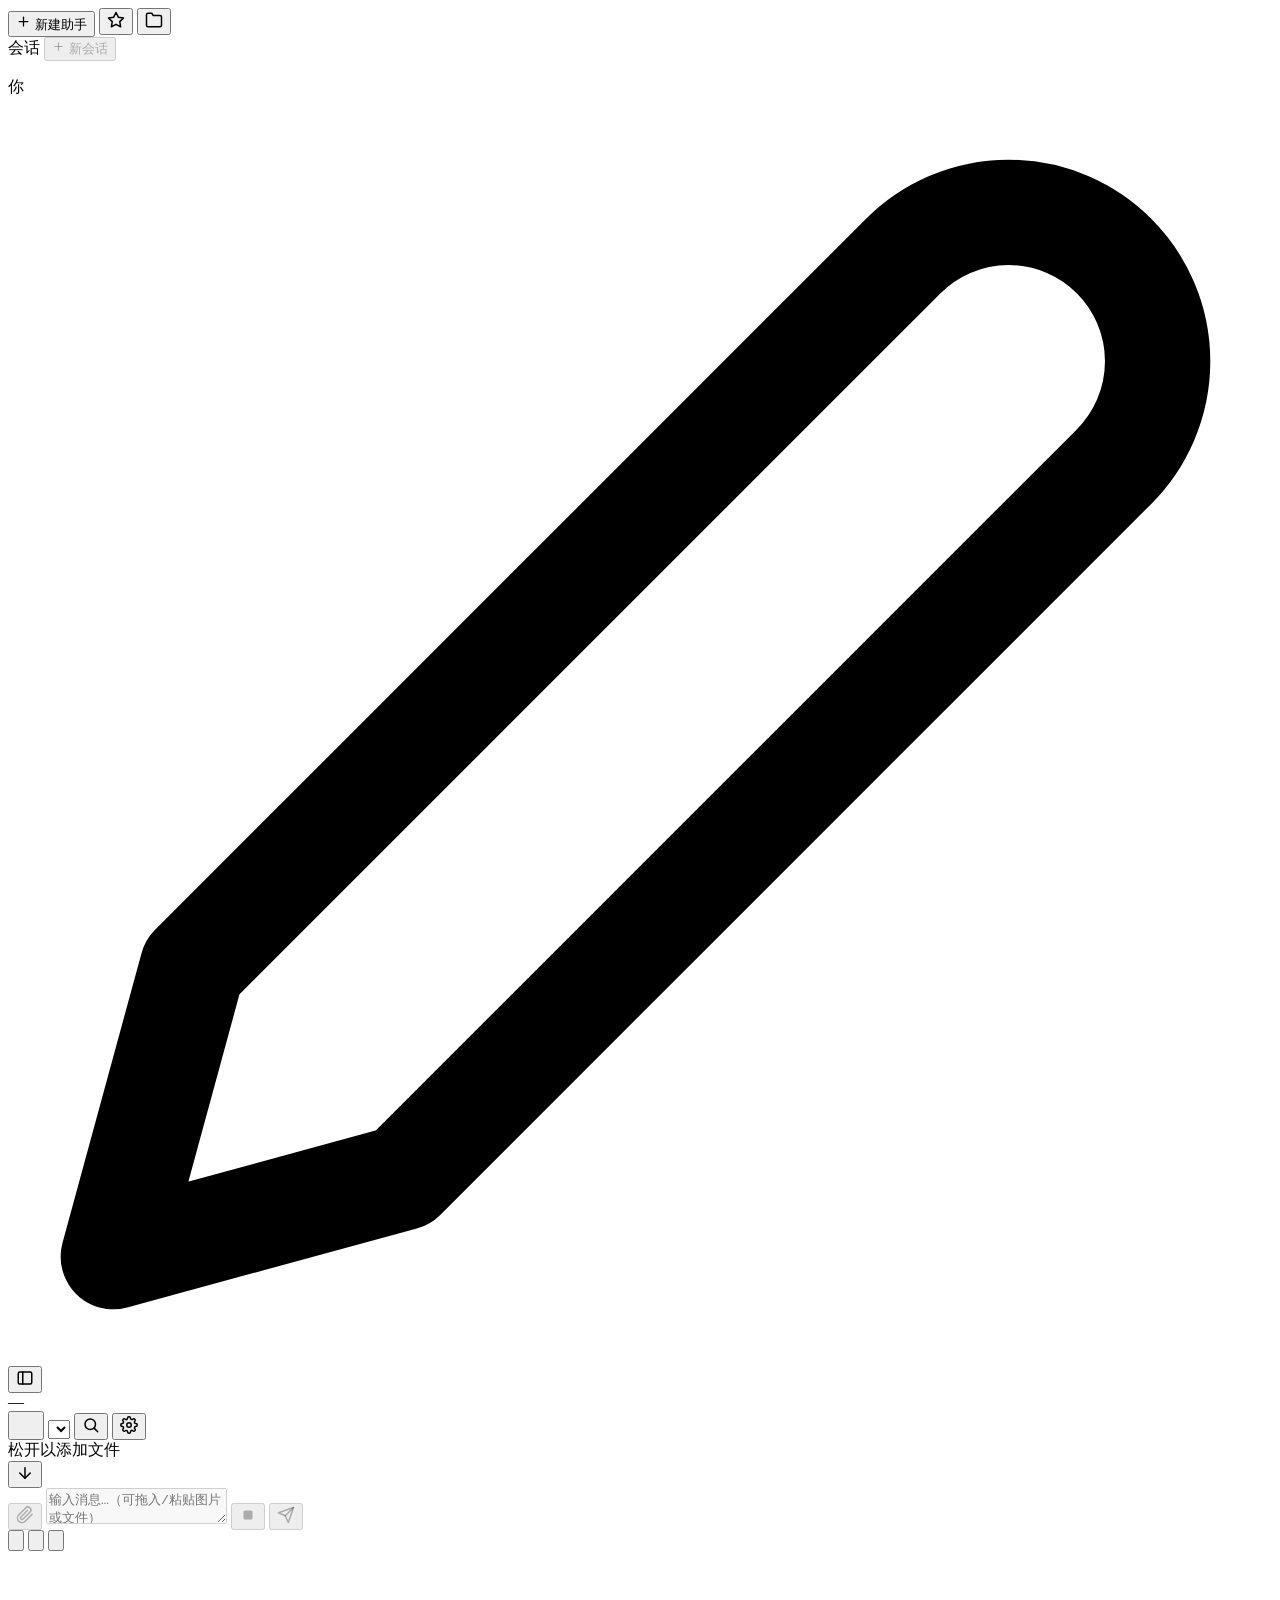
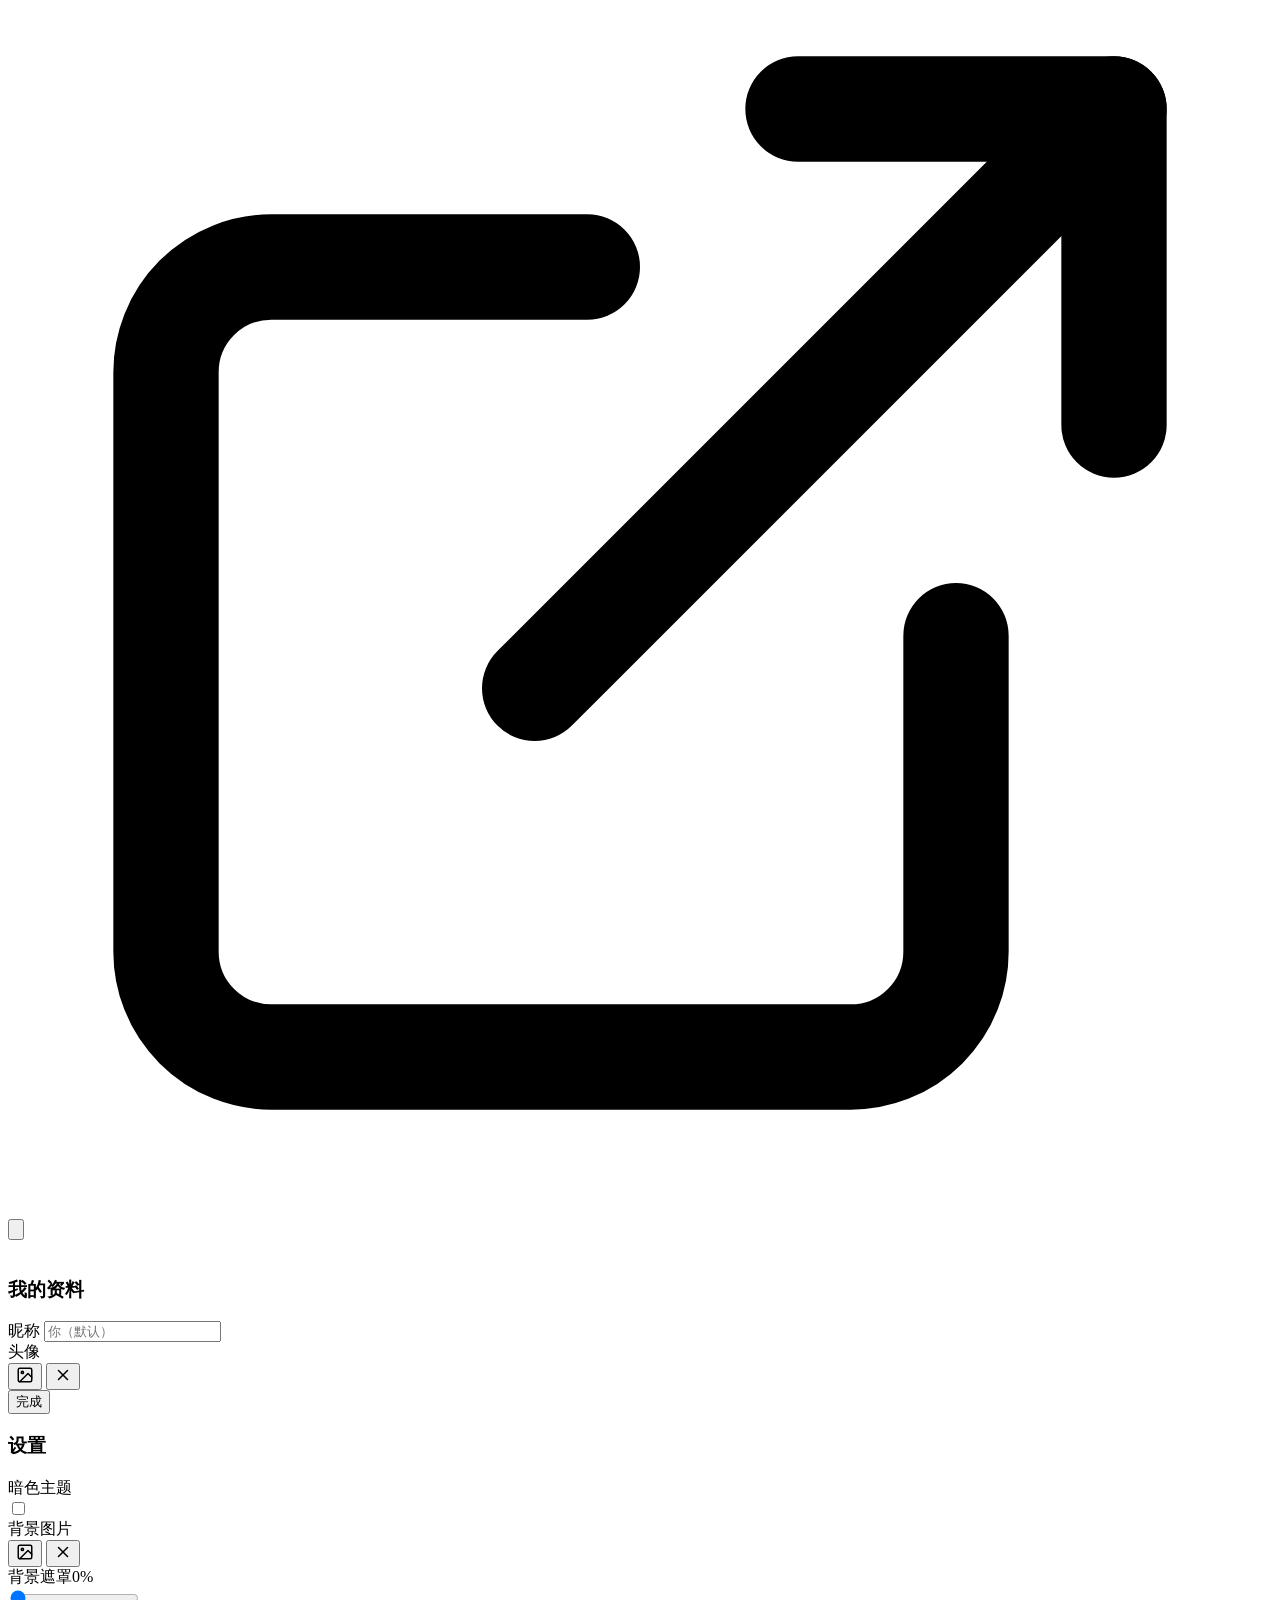
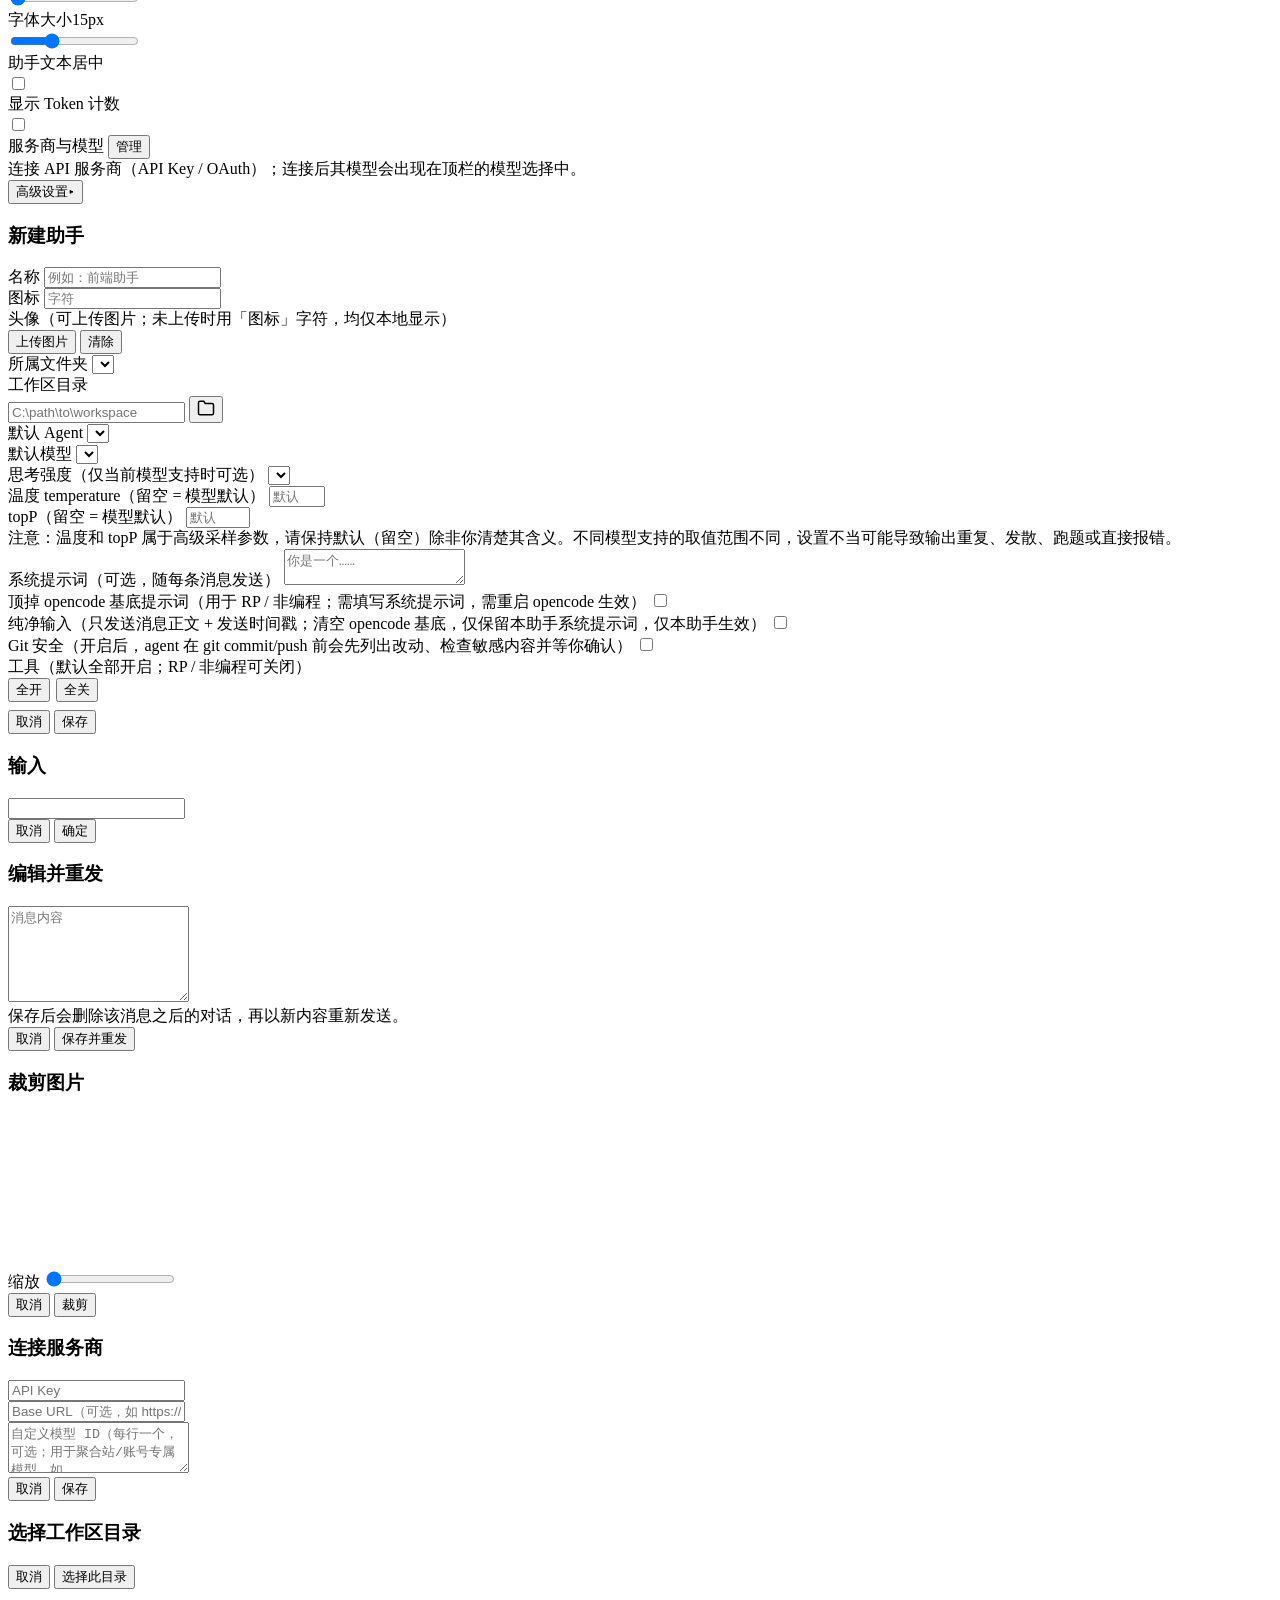
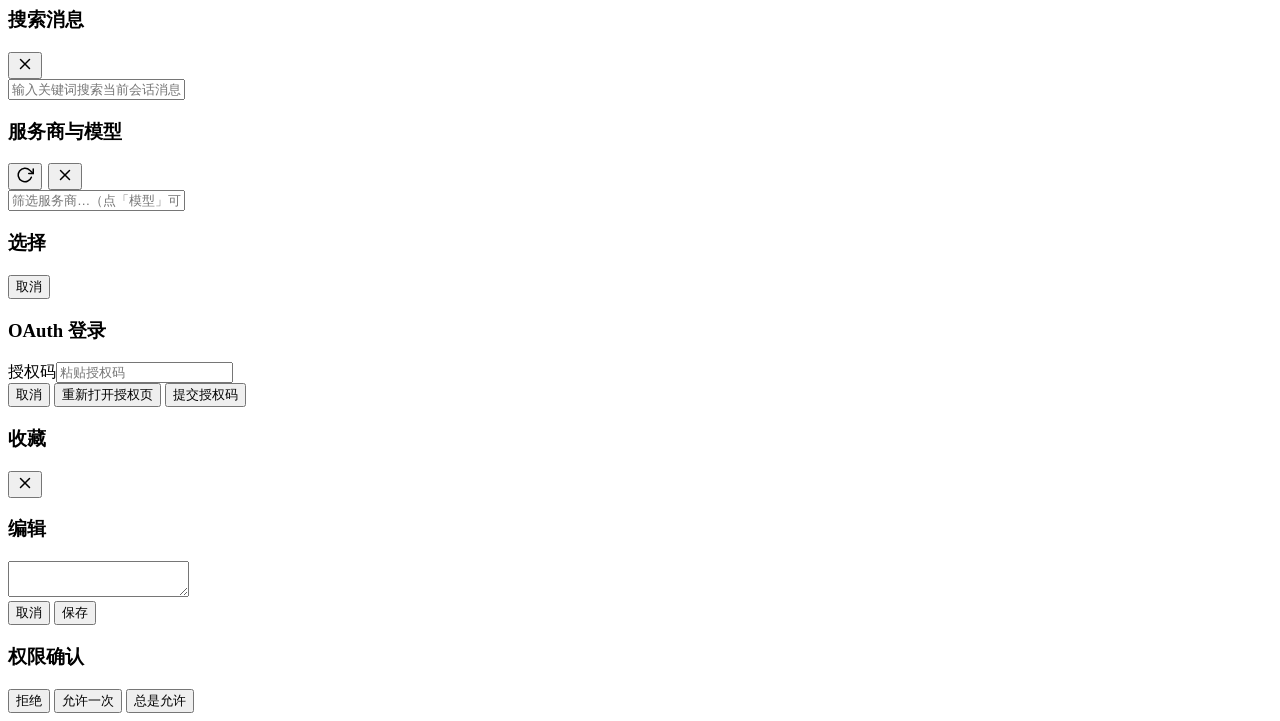
==== static/index.html @ d985b1bd "chore: 建立本地基线 v0.1.36（前端结构拆分） - 快照 v0.1.36 现状：Python 代理 + 多文件前端 + opencode 插件 - static/index.html 已拆" ====
<!DOCTYPE html>
<html lang="zh-CN">
<head>
<meta charset="UTF-8">
<meta name="viewport" content="width=device-width, initial-scale=1.0">
<title>opencode chat</title>
<link rel="icon" type="image/svg+xml" href="/icon.svg">
<link rel="icon" type="image/png" sizes="32x32" href="/favicon-32.png">
<link rel="icon" type="image/png" sizes="16x16" href="/favicon-16.png">
<link rel="alternate icon" href="/favicon.ico">
<link rel="apple-touch-icon" href="/apple-touch-icon.png">
<link rel="manifest" href="/manifest.webmanifest">
<meta name="theme-color" content="#10a37f">
<link rel="stylesheet" href="/css/app.css">
</head>
<body>
<div id="bgLayer"></div>
<div id="bgOverlay"></div>
<div id="app">
  <aside class="sidebar">
    <div class="sidebar-header">
      <button class="new-btn" id="newAssistant">
        <svg viewBox="0 0 24 24" width="15" height="15" fill="none" stroke="currentColor" stroke-width="2" stroke-linecap="round"><line x1="12" y1="5" x2="12" y2="19"/><line x1="5" y1="12" x2="19" y2="12"/></svg>
        新建助手
      </button>
      <button class="icon-btn" id="favBtn" title="收藏">
        <svg viewBox="0 0 24 24" width="18" height="18" fill="none" stroke="currentColor" stroke-width="2" stroke-linecap="round" stroke-linejoin="round"><polygon points="12 2 15.09 8.26 22 9.27 17 14.14 18.18 21.02 12 17.77 5.82 21.02 7 14.14 2 9.27 8.91 8.26 12 2"/></svg>
      </button>
      <button class="icon-btn" id="newFolder" title="新建文件夹">
        <svg viewBox="0 0 24 24" width="18" height="18" fill="none" stroke="currentColor" stroke-width="2" stroke-linecap="round" stroke-linejoin="round"><path d="M22 19a2 2 0 0 1-2 2H4a2 2 0 0 1-2-2V5a2 2 0 0 1 2-2h5l2 3h9a2 2 0 0 1 2 2z"/></svg>
      </button>
    </div>
    <div class="tree" id="tree"></div>
    <div class="sessions-section">
      <div class="sessions-head">
        <span class="name" id="sessionsName">会话</span>
        <button class="new-session" id="newSession" disabled>
          <svg viewBox="0 0 24 24" width="13" height="13" fill="none" stroke="currentColor" stroke-width="2" stroke-linecap="round"><line x1="12" y1="5" x2="12" y2="19"/><line x1="5" y1="12" x2="19" y2="12"/></svg>
          新会话
        </button>
      </div>
      <ul class="session-list" id="sessionList"></ul>
    </div>
    <div class="user-bar" id="userBar" title="我的昵称与头像">
      <span class="msg-avatar" id="userBarAvatar"></span>
      <span class="user-bar-name" id="userBarName">你</span>
      <span class="user-bar-edit">
        <svg viewBox="0 0 24 24" fill="none" stroke="currentColor" stroke-width="2" stroke-linecap="round" stroke-linejoin="round"><path d="M17 3a2.828 2.828 0 1 1 4 4L7.5 20.5 2 22l1.5-5.5L17 3z"/></svg>
      </span>
    </div>
  </aside>
  <main class="main">
    <div class="topbar">
      <button class="icon-btn" id="toggleSidebar" title="折叠侧栏">
        <svg viewBox="0 0 24 24" width="18" height="18" fill="none" stroke="currentColor" stroke-width="2" stroke-linecap="round"><rect x="3" y="4" width="18" height="16" rx="2"/><line x1="9" y1="4" x2="9" y2="20"/></svg>
      </button>
      <div class="current">
        <span class="msg-avatar" id="currentAvatar" style="display:none"></span>
        <span class="title" id="currentName">—</span>
        <span class="path" id="currentPath"></span>
      </div>
      <div class="spacer"></div>
      <span class="gen-timer" id="genTimer" style="display:none" title="本次回复用时"></span>
      <span class="token-summary" id="sessionTokens" title="本会话 Token 用量"></span>
      <button class="ctx-ring" id="ctxRing" tabindex="0" title="上下文窗口用量">
        <svg viewBox="0 0 24 24" width="20" height="20">
          <circle cx="12" cy="12" r="9" fill="none" stroke="var(--border)" stroke-width="3"></circle>
          <circle id="ctxRingArc" cx="12" cy="12" r="9" fill="none" stroke="var(--accent)" stroke-width="3" stroke-linecap="round" transform="rotate(-90 12 12)" style="stroke-dasharray:56.55;stroke-dashoffset:56.55"></circle>
        </svg>
      </button>
      <select class="model-select" id="modelSelect" title="选择模型"></select>
      <select class="variant-select" id="variantSelect" title="思考强度（reasoning effort）" hidden></select>
      <button class="icon-btn" id="searchBtn" title="搜索消息 (Ctrl+F)">
        <svg viewBox="0 0 24 24" width="18" height="18" fill="none" stroke="currentColor" stroke-width="2" stroke-linecap="round"><circle cx="11" cy="11" r="7"/><line x1="21" y1="21" x2="16.5" y2="16.5"/></svg>
      </button>
      <button class="icon-btn" id="settingsBtn" title="设置">
        <svg viewBox="0 0 24 24" width="18" height="18" fill="none" stroke="currentColor" stroke-width="2" stroke-linecap="round" stroke-linejoin="round"><circle cx="12" cy="12" r="3"/><path d="M19.4 15a1.65 1.65 0 0 0 .33 1.82l.06.06a2 2 0 1 1-2.83 2.83l-.06-.06a1.65 1.65 0 0 0-1.82-.33 1.65 1.65 0 0 0-1 1.51V21a2 2 0 1 1-4 0v-.09A1.65 1.65 0 0 0 9 19.4a1.65 1.65 0 0 0-1.82.33l-.06.06a2 2 0 1 1-2.83-2.83l.06-.06a1.65 1.65 0 0 0 .33-1.82 1.65 1.65 0 0 0-1.51-1H3a2 2 0 1 1 0-4h.09A1.65 1.65 0 0 0 4.6 9a1.65 1.65 0 0 0-.33-1.82l-.06-.06a2 2 0 1 1 2.83-2.83l.06.06a1.65 1.65 0 0 0 1.82.33H9a1.65 1.65 0 0 0 1-1.51V3a2 2 0 1 1 4 0v.09a1.65 1.65 0 0 0 1 1.51 1.65 1.65 0 0 0 1.82-.33l.06-.06a2 2 0 1 1 2.83 2.83l-.06.06a1.65 1.65 0 0 0-.33 1.82V9a1.65 1.65 0 0 0 1.51 1H21a2 2 0 1 1 0 4h-.09a1.65 1.65 0 0 0-1.51 1z"/></svg>
      </button>
    </div>
    <div class="messages" id="messages"></div>
    <div class="drop-overlay" id="dropOverlay">松开以添加文件</div>
    <button class="scroll-bottom" id="scrollBottom" title="回到底部">
      <svg viewBox="0 0 24 24" width="18" height="18" fill="none" stroke="currentColor" stroke-width="2" stroke-linecap="round" stroke-linejoin="round"><line x1="12" y1="5" x2="12" y2="19"/><polyline points="19 12 12 19 5 12"/></svg>
    </button>
    <div class="input-wrap">
      <div class="attachments" id="attachments"></div>
      <div class="input-bar">
        <button class="icon-btn attach" id="attachBtn" title="添加图片或文件" disabled>
          <svg viewBox="0 0 24 24" width="18" height="18" fill="none" stroke="currentColor" stroke-width="2" stroke-linecap="round" stroke-linejoin="round"><path d="M21.44 11.05l-9.19 9.19a6 6 0 0 1-8.49-8.49l9.19-9.19a4 4 0 0 1 5.66 5.66l-9.2 9.19a2 2 0 0 1-2.83-2.83l8.49-8.48"/></svg>
        </button>
        <textarea id="input" placeholder="输入消息…（可拖入/粘贴图片或文件）" disabled></textarea>
        <button class="icon-btn stop" id="stop" disabled title="停止">
          <svg viewBox="0 0 24 24" width="18" height="18" fill="currentColor"><rect x="6" y="6" width="12" height="12" rx="2"/></svg>
        </button>
        <button class="icon-btn send" id="send" disabled title="发送">
          <svg viewBox="0 0 24 24" width="18" height="18" fill="none" stroke="currentColor" stroke-width="2" stroke-linecap="round" stroke-linejoin="round"><line x1="22" y1="2" x2="11" y2="13"/><polygon points="22 2 15 22 11 13 2 9 22 2"/></svg>
        </button>
      </div>
      <input type="file" id="fileInput" multiple hidden>
    </div>
  </main>
</div>
<!-- 图片查看器 -->
<div class="img-viewer" id="imgViewer">
  <div class="iv-toolbar">
    <span class="iv-name" id="ivName"></span>
    <div class="iv-actions">
      <button class="iv-btn" id="ivZoomOut" title="缩小 (-)">
        <svg viewBox="0 0 24 24" fill="none" stroke="currentColor" stroke-width="2" stroke-linecap="round"><circle cx="11" cy="11" r="7"/><line x1="21" y1="21" x2="16.5" y2="16.5"/><line x1="8" y1="11" x2="14" y2="11"/></svg>
      </button>
      <button class="iv-btn" id="ivReset" title="重置 (0)">
        <svg viewBox="0 0 24 24" fill="none" stroke="currentColor" stroke-width="2" stroke-linecap="round" stroke-linejoin="round"><polyline points="23 4 23 10 17 10"/><path d="M20.49 15a9 9 0 1 1-2.12-9.36L23 10"/></svg>
      </button>
      <button class="iv-btn" id="ivZoomIn" title="放大 (+)">
        <svg viewBox="0 0 24 24" fill="none" stroke="currentColor" stroke-width="2" stroke-linecap="round"><circle cx="11" cy="11" r="7"/><line x1="21" y1="21" x2="16.5" y2="16.5"/><line x1="8" y1="11" x2="14" y2="11"/><line x1="11" y1="8" x2="11" y2="14"/></svg>
      </button>
      <a class="iv-btn" id="ivOpen" title="在新标签打开" target="_blank" rel="noopener">
        <svg viewBox="0 0 24 24" fill="none" stroke="currentColor" stroke-width="2" stroke-linecap="round" stroke-linejoin="round"><path d="M18 13v6a2 2 0 0 1-2 2H5a2 2 0 0 1-2-2V8a2 2 0 0 1 2-2h6"/><polyline points="15 3 21 3 21 9"/><line x1="10" y1="14" x2="21" y2="3"/></svg>
      </a>
      <button class="iv-btn" id="ivClose" title="关闭 (Esc)">
        <svg viewBox="0 0 24 24" fill="none" stroke="currentColor" stroke-width="2" stroke-linecap="round"><line x1="18" y1="6" x2="6" y2="18"/><line x1="6" y1="6" x2="18" y2="18"/></svg>
      </button>
    </div>
  </div>
  <div class="iv-stage" id="ivStage"><img id="ivImg" alt=""></div>
</div>

<div class="ctx-pop" id="ctxPop" hidden></div>
<div class="toast" id="toast"></div>

<!-- 我的资料 -->
<div class="modal-mask" id="profileMask">
  <div class="modal small">
    <h3>我的资料</h3>
    <div class="field">
      <label>昵称</label>
      <input type="text" id="userName" placeholder="你（默认）" maxlength="24">
    </div>
    <div class="field">
      <label>头像</label>
      <div class="setting-row">
        <span class="avatar-preview" id="userAvatarPreview"></span>
        <button class="icon-btn" id="userAvatarBtn" title="上传头像">
          <svg viewBox="0 0 24 24" width="18" height="18" fill="none" stroke="currentColor" stroke-width="2" stroke-linecap="round" stroke-linejoin="round"><rect x="3" y="3" width="18" height="18" rx="2"/><circle cx="8.5" cy="8.5" r="1.5"/><polyline points="21 15 16 10 5 21"/></svg>
        </button>
        <button class="icon-btn" id="userAvatarClear" title="清除头像">
          <svg viewBox="0 0 24 24" width="18" height="18" fill="none" stroke="currentColor" stroke-width="2" stroke-linecap="round"><line x1="18" y1="6" x2="6" y2="18"/><line x1="6" y1="6" x2="18" y2="18"/></svg>
        </button>
      </div>
    </div>
    <div class="btn-row">
      <button class="btn-allow" id="profileDone">完成</button>
    </div>
  </div>
</div>

<!-- 设置 -->
<div class="modal-mask" id="settingsMask">
  <div class="modal">
    <h3>设置</h3>
    <div class="setting">
      <div class="setting-label"><span>暗色主题</span></div>
      <label class="switch"><input type="checkbox" id="darkToggle"><span class="slider"></span></label>
    </div>
    <div class="setting">
      <div class="setting-label"><span>背景图片</span></div>
      <div class="setting-row">
        <button class="icon-btn" id="bgBtn" title="选择背景图片">
          <svg viewBox="0 0 24 24" width="18" height="18" fill="none" stroke="currentColor" stroke-width="2" stroke-linecap="round" stroke-linejoin="round"><rect x="3" y="3" width="18" height="18" rx="2"/><circle cx="8.5" cy="8.5" r="1.5"/><polyline points="21 15 16 10 5 21"/></svg>
        </button>
        <button class="icon-btn" id="bgClear" title="清除背景">
          <svg viewBox="0 0 24 24" width="18" height="18" fill="none" stroke="currentColor" stroke-width="2" stroke-linecap="round"><line x1="18" y1="6" x2="6" y2="18"/><line x1="6" y1="6" x2="18" y2="18"/></svg>
        </button>
      </div>
    </div>
    <div class="setting">
      <div class="setting-label"><span>背景遮罩</span><span id="dimVal">0%</span></div>
      <div class="setting-row">
        <input type="range" id="dimRange" min="0" max="100" value="0">
      </div>
    </div>
    <div class="setting">
      <div class="setting-label"><span>字体大小</span><span id="fsVal">15px</span></div>
      <div class="setting-row">
        <input type="range" id="fsRange" min="12" max="22" step="1" value="15">
      </div>
    </div>
    <div class="setting">
      <div class="setting-label"><span>助手文本居中</span></div>
      <label class="switch"><input type="checkbox" id="astCenterToggle"><span class="slider"></span></label>
    </div>
    <div class="setting">
      <div class="setting-label"><span>显示 Token 计数</span></div>
      <label class="switch"><input type="checkbox" id="tokenToggle"><span class="slider"></span></label>
    </div>
    <div class="setting">
      <div class="setting-label">
        <span>服务商与模型</span>
        <button class="mini-link" id="providerOpen">管理</button>
      </div>
      <div class="hint-inline">连接 API 服务商（API Key / OAuth）；连接后其模型会出现在顶栏的模型选择中。</div>
    </div>

    <button class="more-toggle" id="moreToggle" type="button" aria-expanded="false">
      <span>高级设置</span><span class="more-arrow">▸</span>
    </button>
    <div class="more-body" id="moreBody" hidden>
      <div class="setting">
        <div class="setting-label"><span>图片自动压缩</span></div>
        <label class="switch"><input type="checkbox" id="imgCompressToggle"><span class="slider"></span></label>
        <div class="hint-inline">上传图片时长边自动压缩到 1024px，降低高分辨率图片对模型 token 的消耗；GIF / SVG 不处理，关闭后按原图发送。</div>
      </div>
      <div class="setting">
        <div class="setting-label"><span>聊天图片裁剪</span></div>
        <label class="switch"><input type="checkbox" id="imgCropToggle"><span class="slider"></span></label>
        <div class="hint-inline">上传聊天图片时先弹出裁剪框（可缩放、平移、选比例）；关闭后直接发送，仍受「图片自动压缩」影响。头像始终可裁剪。</div>
      </div>
      <div class="setting">
        <div class="setting-label"><span>费用单位</span></div>
        <div class="setting-row">
          <input type="text" id="currencySymbol" maxlength="4" placeholder="$" style="width:72px">
          <input type="number" id="fxRate" min="0" step="0.01" placeholder="1 USD = ?" style="width:130px">
        </div>
        <div class="hint-inline">显示层换算：符号（如 ¥）+ 汇率（每 1 USD 折合多少单位，如 7.2）。留空汇率 = 1（即美元原值）。</div>
      </div>
      <div class="setting">
        <div class="setting-label"><span>工具超时</span><span id="bashTimeoutVal">60s</span></div>
        <div class="setting-row">
          <input type="range" id="bashTimeoutRange" min="0" max="600" step="10" value="60">
        </div>
        <div class="hint-inline">bash 命令超过该时间会自动终止，并把超时信息返回给模型；0 = 使用 opencode 默认（120s）。模型显式指定更长时最多放宽到 600s。</div>
      </div>
      <div class="setting">
        <div class="setting-label">
          <span>用量统计</span>
          <button class="mini-link" id="usageRefresh">刷新</button>
        </div>
        <div class="usage-stats" id="usageStats"></div>
      </div>
    </div>
  </div>
</div>

<!-- 助手编辑 -->
<div class="modal-mask" id="assistantMask">
  <div class="modal">
    <h3 id="assistantTitle">新建助手</h3>
    <input type="hidden" id="astId">
    <div class="field-row">
      <div class="field" style="flex:1">
        <label>名称</label>
        <input type="text" id="astName" placeholder="例如：前端助手">
      </div>
      <div class="field narrow" style="flex:0 0 96px">
        <label>图标</label>
        <input type="text" id="astIcon" maxlength="2" placeholder="字符">
      </div>
    </div>
    <div class="field">
      <label>头像<span class="hint-inline">（可上传图片；未上传时用「图标」字符，均仅本地显示）</span></label>
      <div class="setting-row">
        <span class="avatar-preview" id="astAvatarPreview"></span>
        <button type="button" class="mini-link" id="astAvatarBtn">上传图片</button>
        <button type="button" class="mini-link" id="astAvatarClear">清除</button>
      </div>
    </div>
    <div class="field">
      <label>所属文件夹</label>
      <select id="astFolder"></select>
    </div>
    <div class="field">
      <label>工作区目录</label>
      <div class="input-with-btn">
        <input type="text" id="astDir" placeholder="C:\path\to\workspace">
        <button class="icon-btn" id="astBrowse" title="浏览目录">
          <svg viewBox="0 0 24 24" width="18" height="18" fill="none" stroke="currentColor" stroke-width="2" stroke-linecap="round" stroke-linejoin="round"><path d="M22 19a2 2 0 0 1-2 2H4a2 2 0 0 1-2-2V5a2 2 0 0 1 2-2h5l2 3h9a2 2 0 0 1 2 2z"/></svg>
        </button>
      </div>
    </div>
    <div class="field-row">
      <div class="field">
        <label>默认 Agent</label>
        <select id="astAgent"></select>
      </div>
      <div class="field">
        <label>默认模型</label>
        <select id="astModel"></select>
      </div>
    </div>
    <div class="field">
      <label>思考强度<span class="hint-inline">（仅当前模型支持时可选）</span></label>
      <select id="astVariant"></select>
    </div>
    <div class="field-row">
      <div class="field">
        <label>温度 temperature<span class="hint-inline">（留空 = 模型默认）</span></label>
        <input type="number" id="astTemp" min="0" max="2" step="0.1" placeholder="默认">
      </div>
      <div class="field">
        <label>topP<span class="hint-inline">（留空 = 模型默认）</span></label>
        <input type="number" id="astTopP" min="0" max="1" step="0.01" placeholder="默认">
      </div>
    </div>
    <div class="field">
      <div class="warn-note">注意：温度和 topP 属于高级采样参数，请保持默认（留空）除非你清楚其含义。不同模型支持的取值范围不同，设置不当可能导致输出重复、发散、跑题或直接报错。</div>
    </div>
    <div class="field">
      <label>系统提示词（可选，随每条消息发送）</label>
      <textarea id="astSystem" placeholder="你是一个……"></textarea>
    </div>
    <div class="field">
      <div class="switch-row">
        <span>顶掉 opencode 基底提示词<span class="hint-inline">（用于 RP / 非编程；需填写系统提示词，需重启 opencode 生效）</span></span>
        <label class="switch"><input type="checkbox" id="astOverride"><span class="slider"></span></label>
      </div>
    </div>
    <div class="field">
      <div class="switch-row">
        <span>纯净输入<span class="hint-inline">（只发送消息正文 + 发送时间戳；清空 opencode 基底，仅保留本助手系统提示词，仅本助手生效）</span></span>
        <label class="switch"><input type="checkbox" id="astPure"><span class="slider"></span></label>
      </div>
    </div>
    <div class="field">
      <div class="switch-row">
        <span>Git 安全<span class="hint-inline">（开启后，agent 在 git commit/push 前会先列出改动、检查敏感内容并等你确认）</span></span>
        <label class="switch"><input type="checkbox" id="astGitSafe"><span class="slider"></span></label>
      </div>
    </div>
    <div class="field">
      <div class="switch-row" style="margin-bottom:8px">
        <span>工具<span class="hint-inline">（默认全部开启；RP / 非编程可关闭）</span></span>
        <div style="display:flex;gap:6px">
          <button type="button" class="mini-link" id="astToolsAll">全开</button>
          <button type="button" class="mini-link" id="astToolsNone">全关</button>
        </div>
      </div>
      <div class="tool-checks" id="astTools"></div>
    </div>
    <div class="btn-row space">
      <button class="btn-reject" id="astDelete" style="display:none">删除</button>
      <div class="spacer" style="flex:1"></div>
      <button class="btn-cancel" id="astCancel">取消</button>
      <button class="btn-allow" id="astSave">保存</button>
    </div>
  </div>
</div>

<!-- 通用文本输入 -->
<div class="modal-mask" id="promptMask">
  <div class="modal small">
    <h3 id="promptTitle">输入</h3>
    <div class="field"><input type="text" id="promptInput"></div>
    <div class="btn-row">
      <button class="btn-cancel" id="promptCancel">取消</button>
      <button class="btn-allow" id="promptOk">确定</button>
    </div>
  </div>
</div>

<!-- 编辑消息 -->
<div class="modal-mask" id="editMsgMask">
  <div class="modal">
    <h3>编辑并重发</h3>
    <div class="field"><textarea id="editMsgText" rows="6" placeholder="消息内容"></textarea></div>
    <div class="hint-inline">保存后会删除该消息之后的对话，再以新内容重新发送。</div>
    <div class="btn-row">
      <button class="btn-cancel" id="editMsgCancel">取消</button>
      <button class="btn-allow" id="editMsgOk">保存并重发</button>
    </div>
  </div>
</div>

<!-- 图片裁剪 -->
<div class="modal-mask" id="cropMask">
  <div class="modal small">
    <h3 id="cropTitle">裁剪图片</h3>
    <div class="crop-stage"><canvas id="cropCanvas"></canvas></div>
    <div class="crop-ratios" id="cropRatios"></div>
    <div class="crop-zoom-row">
      <span>缩放</span>
      <input type="range" id="cropZoom" min="100" max="400" step="1" value="100">
    </div>
    <div class="btn-row">
      <button class="btn-cancel" id="cropCancel">取消</button>
      <button class="btn-allow" id="cropOk">裁剪</button>
    </div>
  </div>
</div>

<!-- 服务商 API Key / Base URL -->
<div class="modal-mask" id="provKeyMask">
  <div class="modal small">
    <h3 id="provKeyTitle">连接服务商</h3>
    <div class="field"><input type="password" id="provKeyInput" autocomplete="new-password" placeholder="API Key"></div>
    <div class="field"><input type="text" id="provBaseInput" autocomplete="off" placeholder="Base URL（可选，如 https://api.example.com/v1）"></div>
    <div class="field"><textarea id="provModelsInput" rows="3" placeholder="自定义模型 ID（每行一个，可选；用于聚合站/账号专属模型，如 Pro/moonshotai/Kimi-K2.6）"></textarea></div>
    <div class="btn-row">
      <button class="btn-cancel" id="provKeyCancel">取消</button>
      <button class="btn-allow" id="provKeyOk">保存</button>
    </div>
  </div>
</div>

<!-- 目录浏览 -->
<div class="modal-mask" id="dirMask">
  <div class="modal">
    <h3>选择工作区目录</h3>
    <div class="dir-path" id="dirPath"></div>
    <div class="dir-list" id="dirList"></div>
    <div class="btn-row">
      <button class="btn-cancel" id="dirCancel">取消</button>
      <button class="btn-allow" id="dirChoose">选择此目录</button>
    </div>
  </div>
</div>

<!-- 消息搜索 -->
<div class="modal-mask" id="searchMask">
  <div class="modal search-modal">
    <div class="search-head">
      <h3>搜索消息</h3>
      <button class="icon-btn" id="searchClose" title="关闭">
        <svg viewBox="0 0 24 24" width="18" height="18" fill="none" stroke="currentColor" stroke-width="2" stroke-linecap="round"><line x1="18" y1="6" x2="6" y2="18"/><line x1="6" y1="6" x2="18" y2="18"/></svg>
      </button>
    </div>
    <input type="text" class="search-input" id="searchInput" placeholder="输入关键词搜索当前会话消息（空格分隔多个关键词）">
    <div class="search-hint" id="searchHint"></div>
    <div class="search-results" id="searchResults"></div>
  </div>
</div>

<!-- 服务商与模型 -->
<div class="modal-mask" id="providerMask">
  <div class="modal provider-modal">
    <div class="search-head">
      <h3>服务商与模型</h3>
      <div style="display:flex;gap:6px">
        <button class="icon-btn" id="providerRefresh" title="刷新">
          <svg viewBox="0 0 24 24" width="18" height="18" fill="none" stroke="currentColor" stroke-width="2" stroke-linecap="round" stroke-linejoin="round"><polyline points="23 4 23 10 17 10"/><path d="M20.49 15a9 9 0 1 1-2.12-9.36L23 10"/></svg>
        </button>
        <button class="icon-btn" id="providerClose" title="关闭">
          <svg viewBox="0 0 24 24" width="18" height="18" fill="none" stroke="currentColor" stroke-width="2" stroke-linecap="round"><line x1="18" y1="6" x2="6" y2="18"/><line x1="6" y1="6" x2="18" y2="18"/></svg>
        </button>
      </div>
    </div>
    <input type="text" class="search-input" id="providerFilter" placeholder="筛选服务商…（点「模型」可用某模型）">
    <div class="prov-list" id="providerList"></div>
  </div>
</div>

<!-- 通用选择 -->
<div class="modal-mask" id="choiceMask">
  <div class="modal small">
    <h3 id="choiceTitle">选择</h3>
    <div class="choice-list" id="choiceList"></div>
    <div class="btn-row"><button class="btn-cancel" id="choiceCancel">取消</button></div>
  </div>
</div>

<!-- OAuth -->
<div class="modal-mask" id="oauthMask">
  <div class="modal small">
    <h3 id="oauthTitle">OAuth 登录</h3>
    <div class="perm-detail" id="oauthInstructions"></div>
    <div class="field" id="oauthCodeField"><label>授权码</label><input type="text" id="oauthCode" placeholder="粘贴授权码"></div>
    <div class="btn-row">
      <button class="btn-cancel" id="oauthCancel">取消</button>
      <button class="btn-allow" id="oauthOpen">重新打开授权页</button>
      <button class="btn-allow" id="oauthSubmit">提交授权码</button>
    </div>
  </div>
</div>

<!-- 收藏 -->
<div class="modal-mask" id="favMask">
  <div class="modal">
    <div class="fav-head">
      <h3>收藏</h3>
      <button class="icon-btn" id="favClose" title="关闭">
        <svg viewBox="0 0 24 24" width="18" height="18" fill="none" stroke="currentColor" stroke-width="2" stroke-linecap="round"><line x1="18" y1="6" x2="6" y2="18"/><line x1="6" y1="6" x2="18" y2="18"/></svg>
      </button>
    </div>
    <div class="fav-body" id="favList"></div>
  </div>
</div>

<!-- 收藏编辑 -->
<div class="modal-mask" id="editorMask">
  <div class="modal">
    <h3 id="editorTitle">编辑</h3>
    <textarea class="editor-textarea" id="editorText"></textarea>
    <div class="btn-row">
      <button class="btn-cancel" id="editorCancel">取消</button>
      <button class="btn-allow" id="editorOk">保存</button>
    </div>
  </div>
</div>

<!-- 权限确认 -->
<div class="modal-mask" id="permMask">
  <div class="modal">
    <h3>权限确认</h3>
    <div class="perm-detail" id="permDetail"></div>
    <div class="perm-patterns" id="permPatterns"></div>
    <div class="btn-row">
      <button class="btn-reject" id="permReject">拒绝</button>
      <button class="btn-allow" id="permOnce">允许一次</button>
      <button class="btn-always" id="permAlways">总是允许</button>
    </div>
  </div>
</div>

<script src="/js/core.js"></script>
<script src="/js/profile.js"></script>
<script src="/js/state.js"></script>
<script src="/js/assistants.js"></script>
<script src="/js/sessions.js"></script>
<script src="/js/render.js"></script>
<script src="/js/events.js"></script>
<script src="/js/attachments.js"></script>
<script src="/js/send.js"></script>
<script src="/js/settings.js"></script>
<script src="/js/media.js"></script>
<script src="/js/providers.js"></script>
<script src="/js/favorites.js"></script>
<script src="/js/boot.js"></script>
</body>
</html>
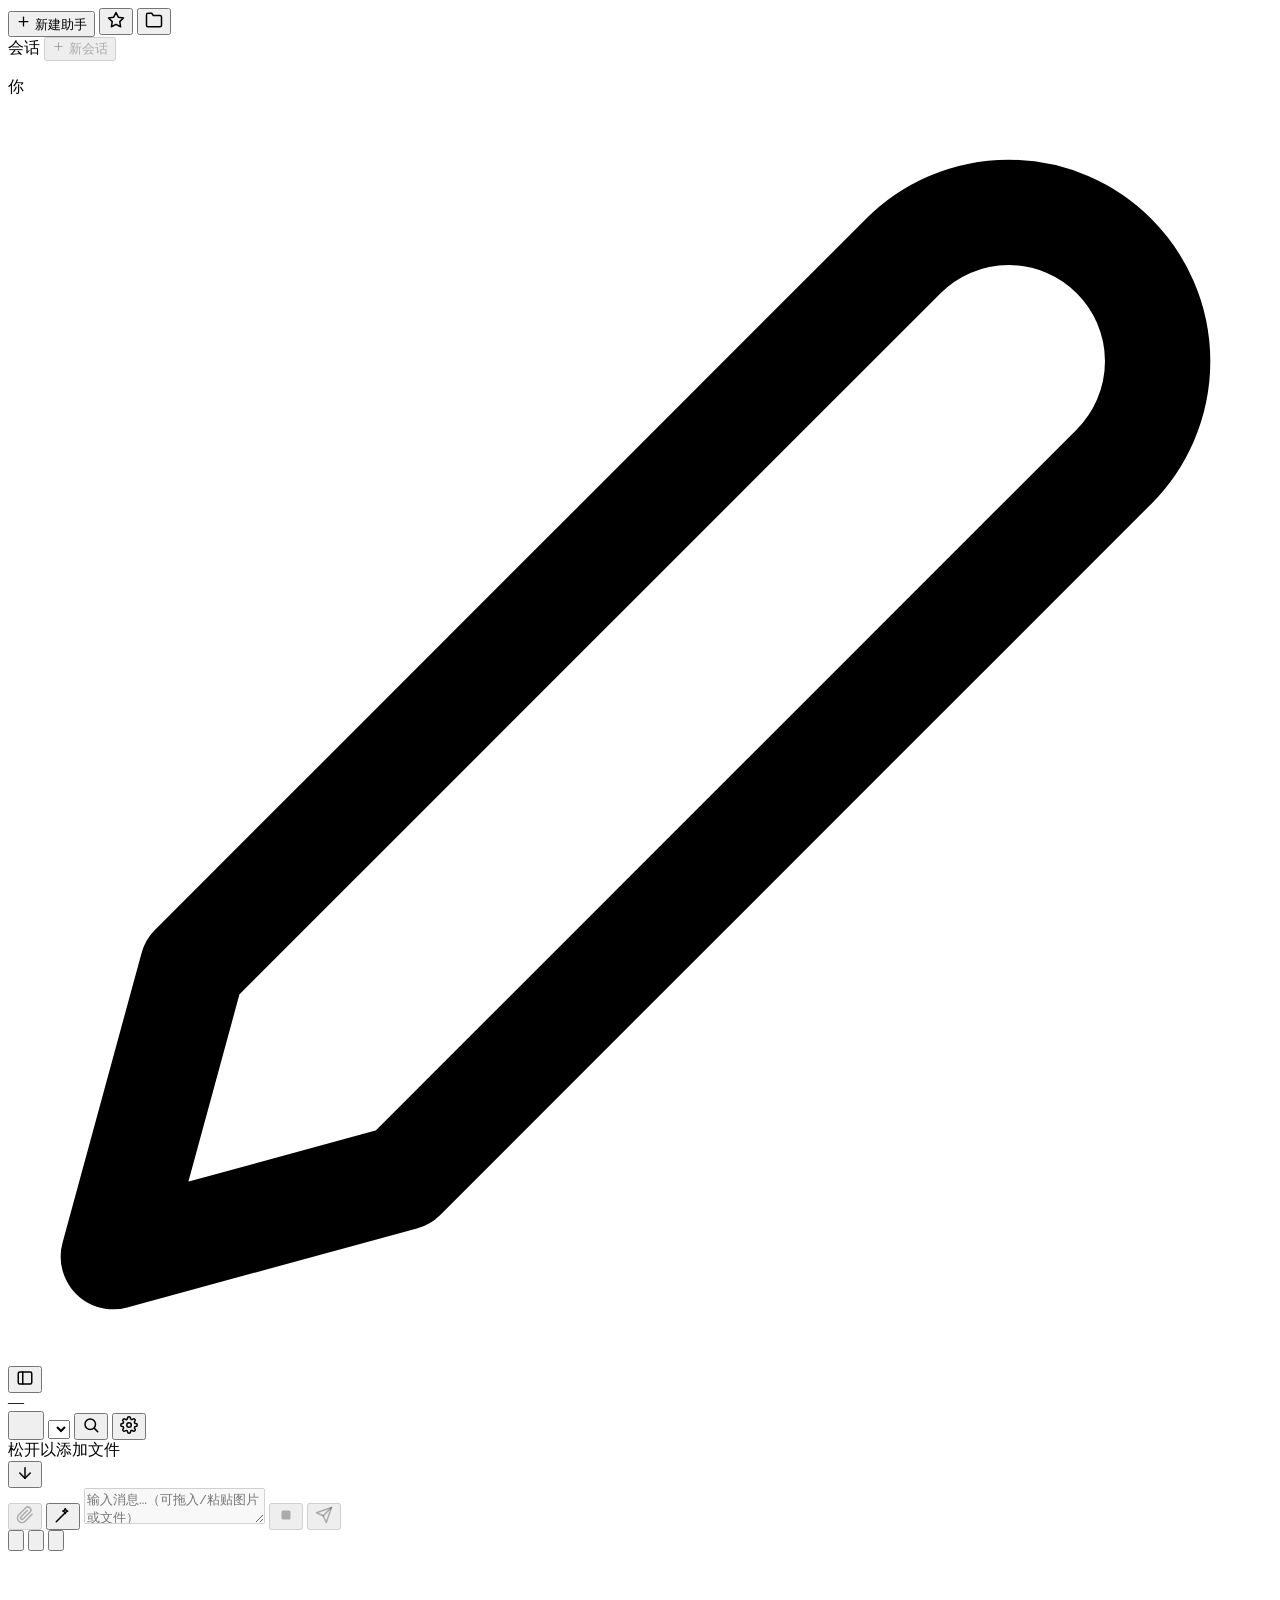
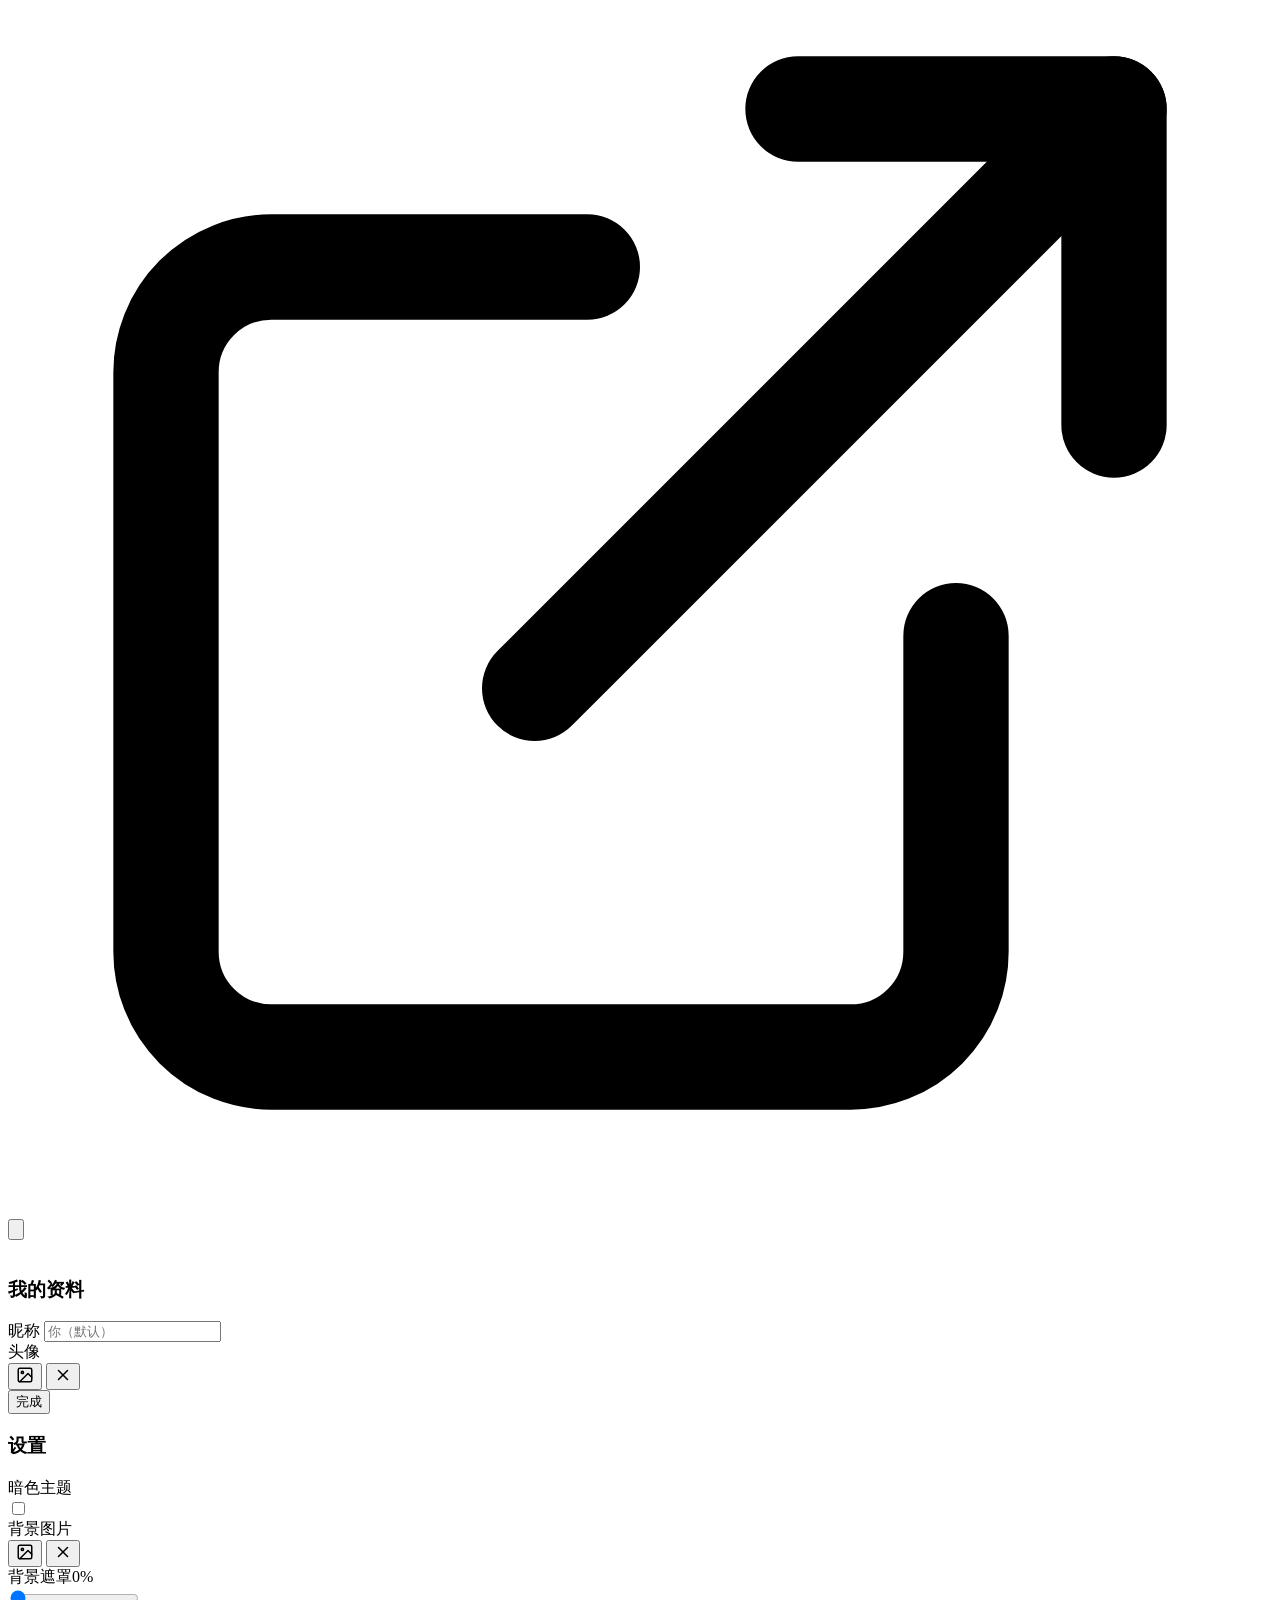
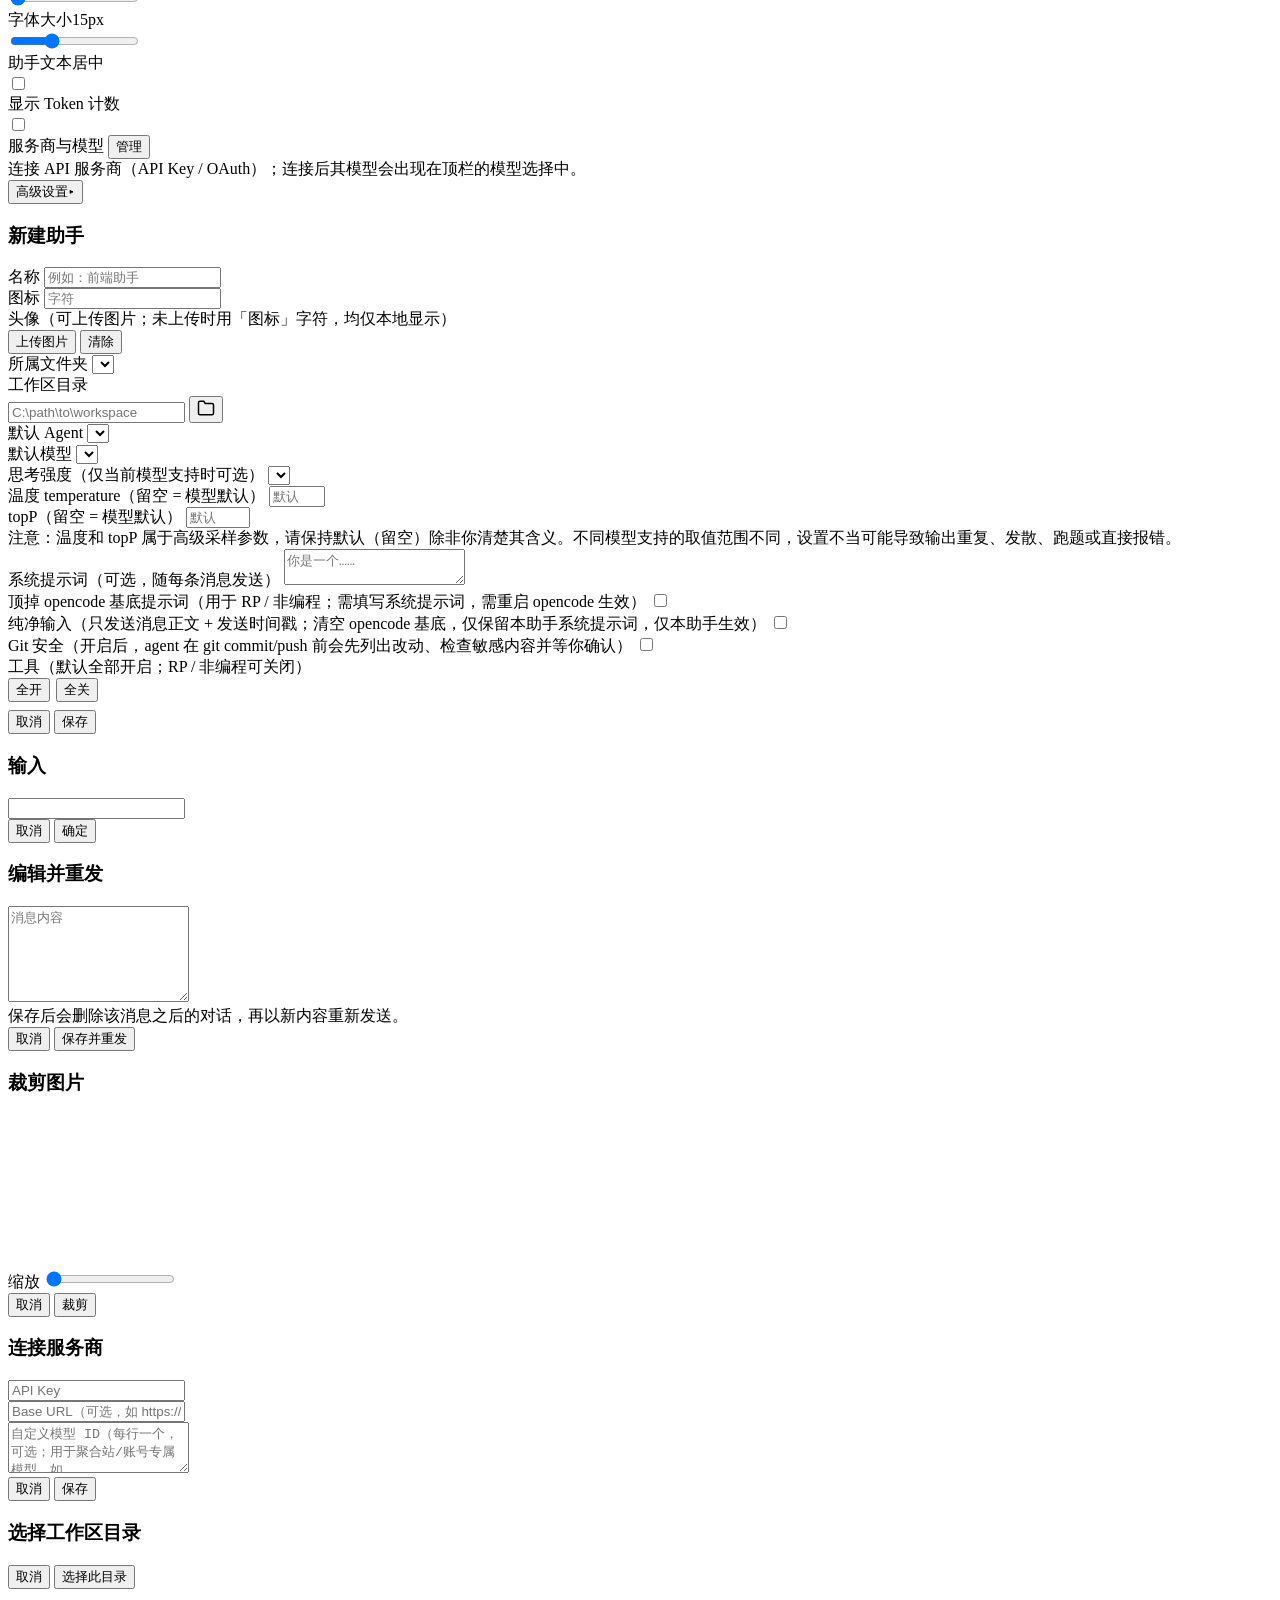
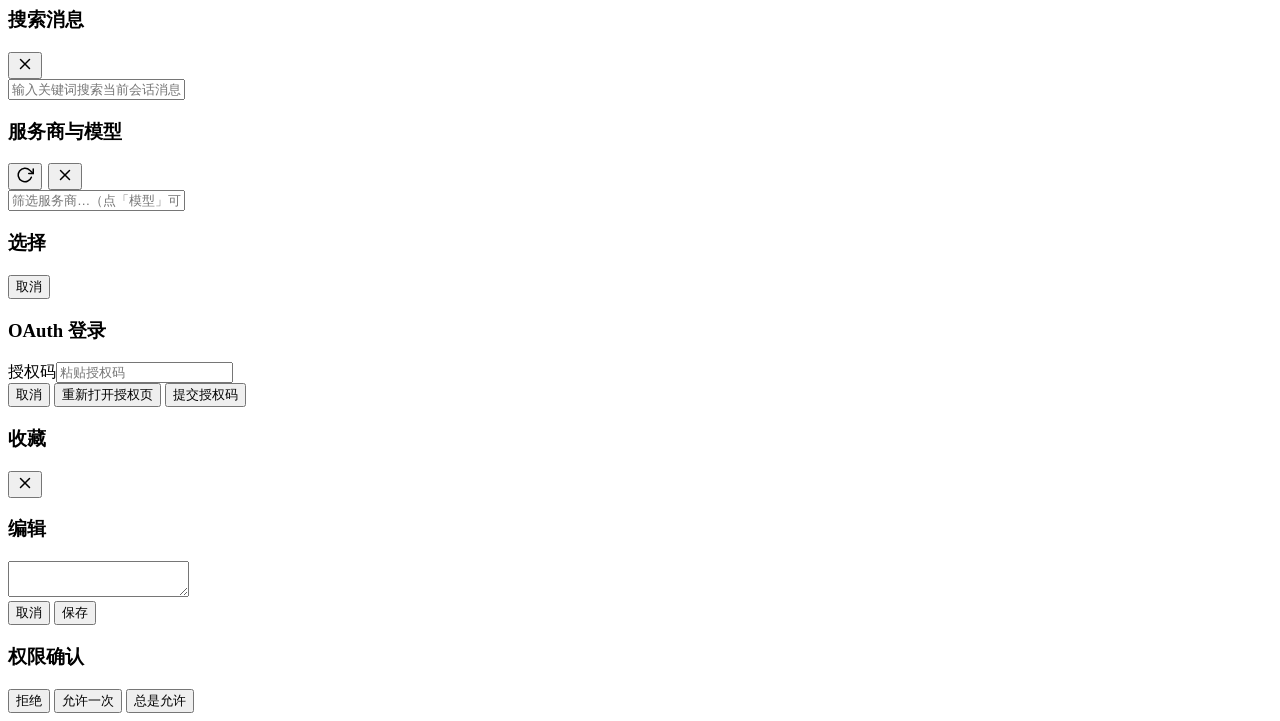
==== commit 4572ae5e: "feat: v0.1.37-v0.1.39（对话托管 / 复制助手 / 托管思考与动效） - v0.1.37 对话托管：指定助手代替「用户」生成发言（临时会话生成，不污染主会话），支持托管一步 / 自" ====
--- a/static/index.html
+++ b/static/index.html
@@ -88,6 +88,9 @@
         <button class="icon-btn attach" id="attachBtn" title="添加图片或文件" disabled>
           <svg viewBox="0 0 24 24" width="18" height="18" fill="none" stroke="currentColor" stroke-width="2" stroke-linecap="round" stroke-linejoin="round"><path d="M21.44 11.05l-9.19 9.19a6 6 0 0 1-8.49-8.49l9.19-9.19a4 4 0 0 1 5.66 5.66l-9.2 9.19a2 2 0 0 1-2.83-2.83l8.49-8.48"/></svg>
         </button>
+        <button class="icon-btn proxy" id="proxyBtn" title="对话托管">
+          <svg viewBox="0 0 24 24" width="18" height="18" fill="none" stroke="currentColor" stroke-width="2" stroke-linecap="round" stroke-linejoin="round"><line x1="3" y1="21" x2="14" y2="10"/><path d="M15 3.5l1.1 2.2 2.2 1.1-2.2 1.1L15 10.1l-1.1-2.2-2.2-1.1 2.2-1.1z"/></svg>
+        </button>
         <textarea id="input" placeholder="输入消息…（可拖入/粘贴图片或文件）" disabled></textarea>
         <button class="icon-btn stop" id="stop" disabled title="停止">
           <svg viewBox="0 0 24 24" width="18" height="18" fill="currentColor"><rect x="6" y="6" width="12" height="12" rx="2"/></svg>
@@ -95,6 +98,22 @@
         <button class="icon-btn send" id="send" disabled title="发送">
           <svg viewBox="0 0 24 24" width="18" height="18" fill="none" stroke="currentColor" stroke-width="2" stroke-linecap="round" stroke-linejoin="round"><line x1="22" y1="2" x2="11" y2="13"/><polygon points="22 2 15 22 11 13 2 9 22 2"/></svg>
         </button>
+      </div>
+      <div class="proxy-pop" id="proxyPop" hidden>
+        <div class="pp-title">对话托管</div>
+        <div class="pp-row">
+          <label>托管助手</label>
+          <select id="proxyAsst"></select>
+        </div>
+        <div class="pp-hint">用该助手代替「你」生成下一条发言，再作为你的消息发出（其思考过程会一并贴出）。</div>
+        <div class="pp-actions">
+          <button type="button" class="btn-allow" id="proxyOne">托管一步</button>
+          <span class="pp-auto">
+            <input type="number" id="proxyTurns" min="1" max="20" value="3" title="自动托管轮数">
+            <button type="button" class="btn-always" id="proxyAuto">自动托管</button>
+          </span>
+        </div>
+        <div class="pp-status" id="proxyStatus"></div>
       </div>
       <input type="file" id="fileInput" multiple hidden>
     </div>
@@ -519,6 +538,7 @@
 <script src="/js/events.js"></script>
 <script src="/js/attachments.js"></script>
 <script src="/js/send.js"></script>
+<script src="/js/proxy.js"></script>
 <script src="/js/settings.js"></script>
 <script src="/js/media.js"></script>
 <script src="/js/providers.js"></script>
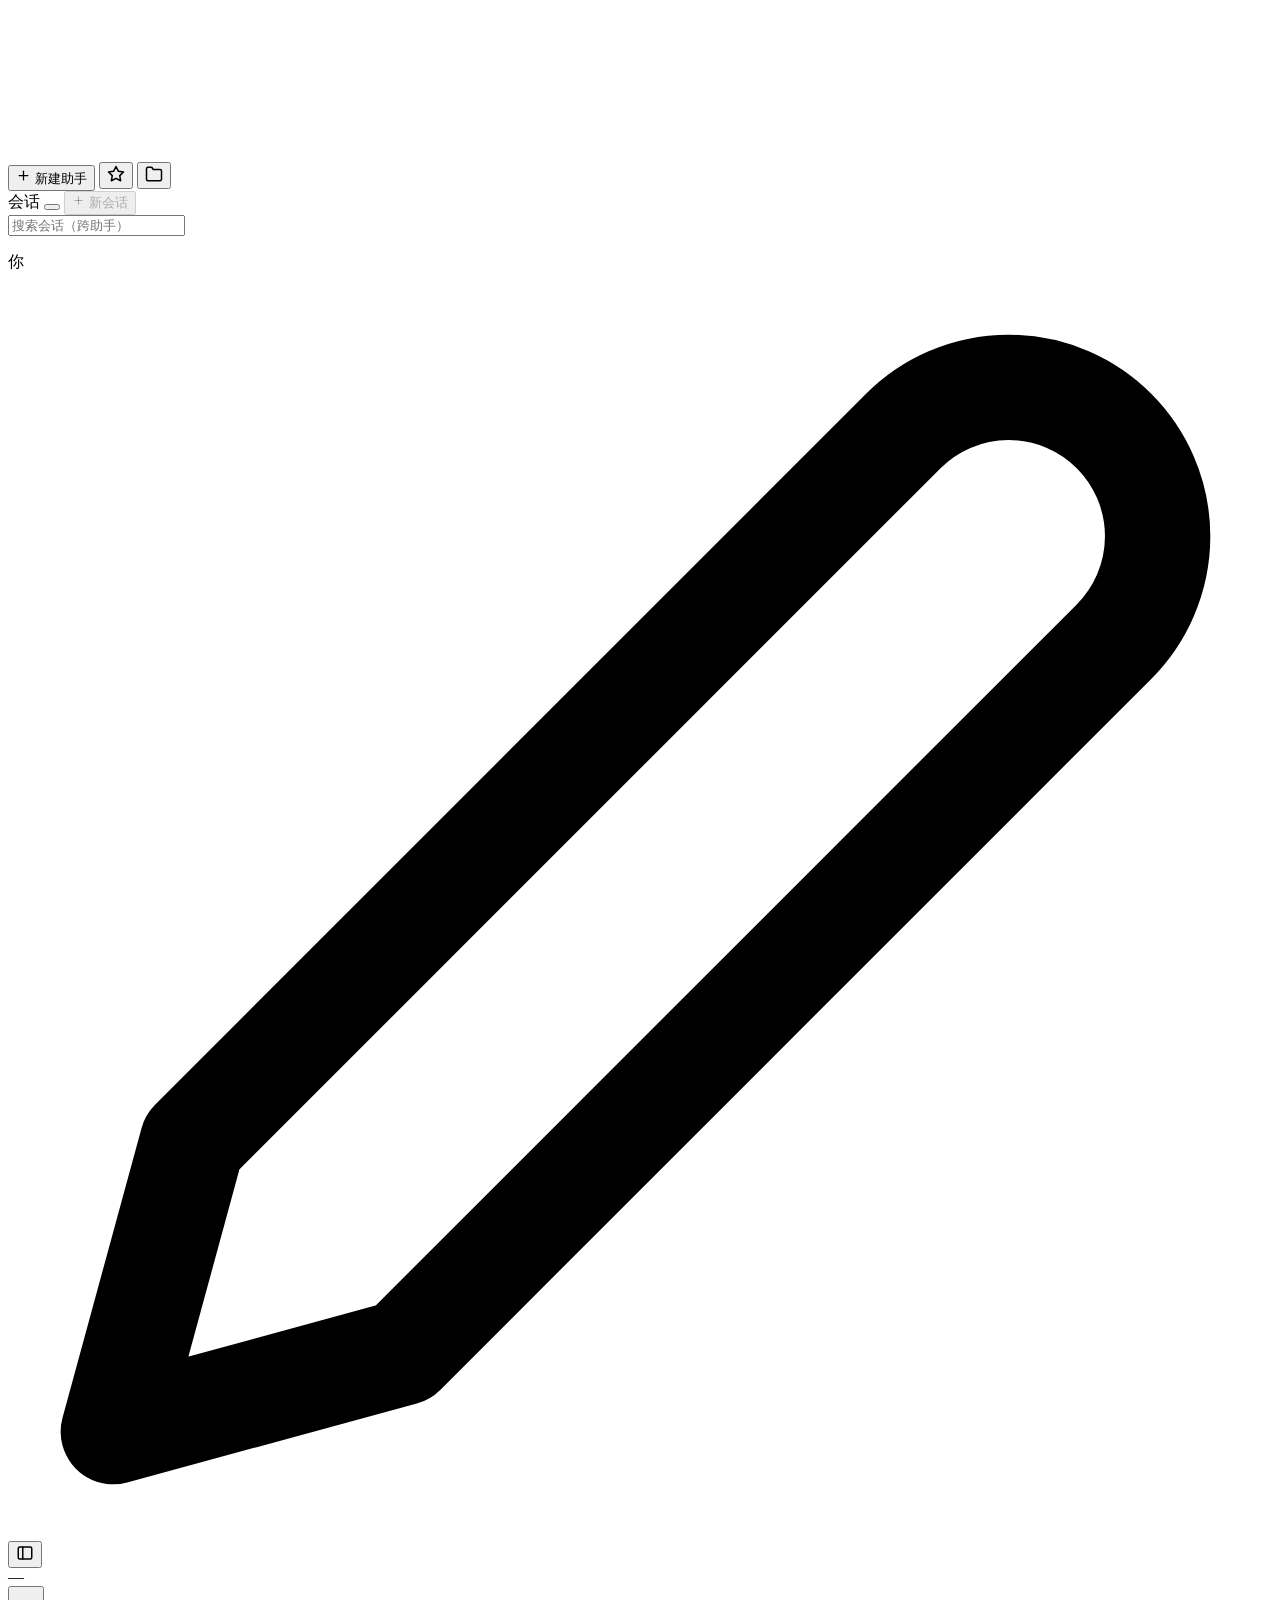
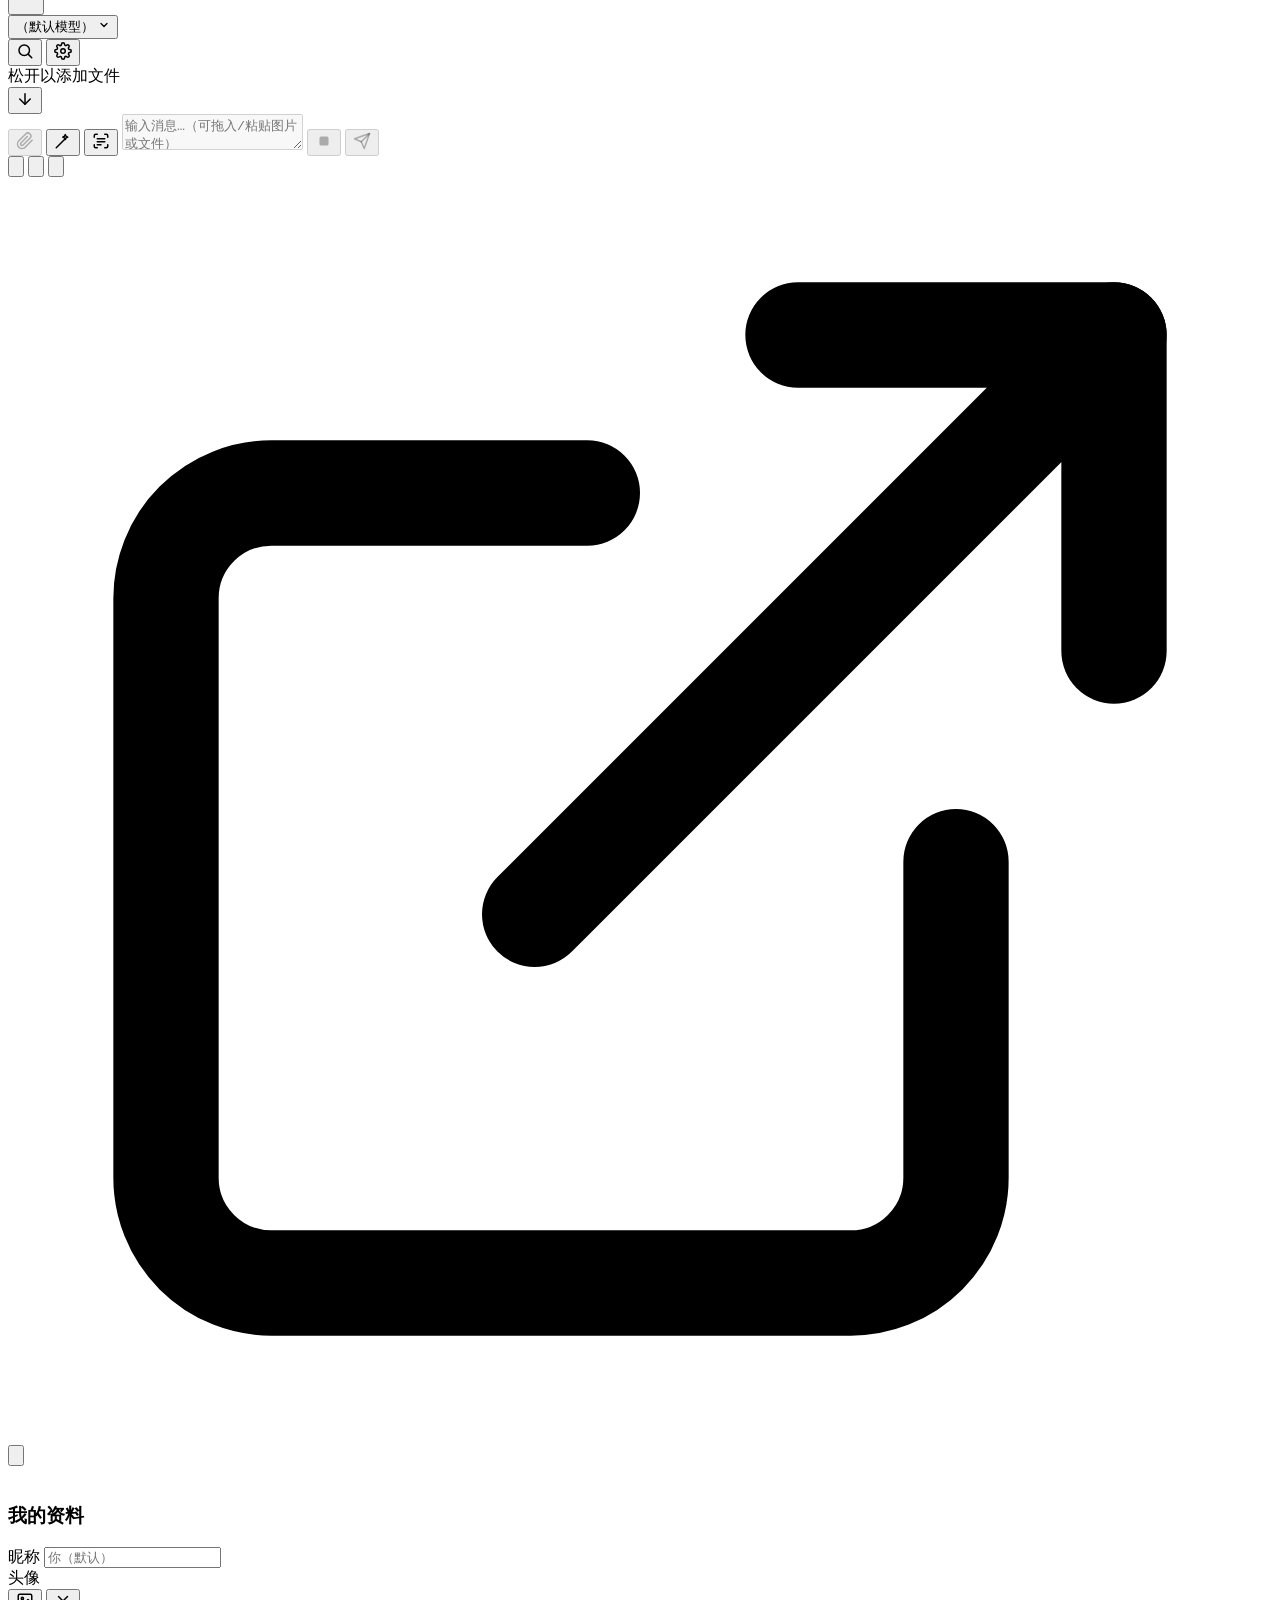
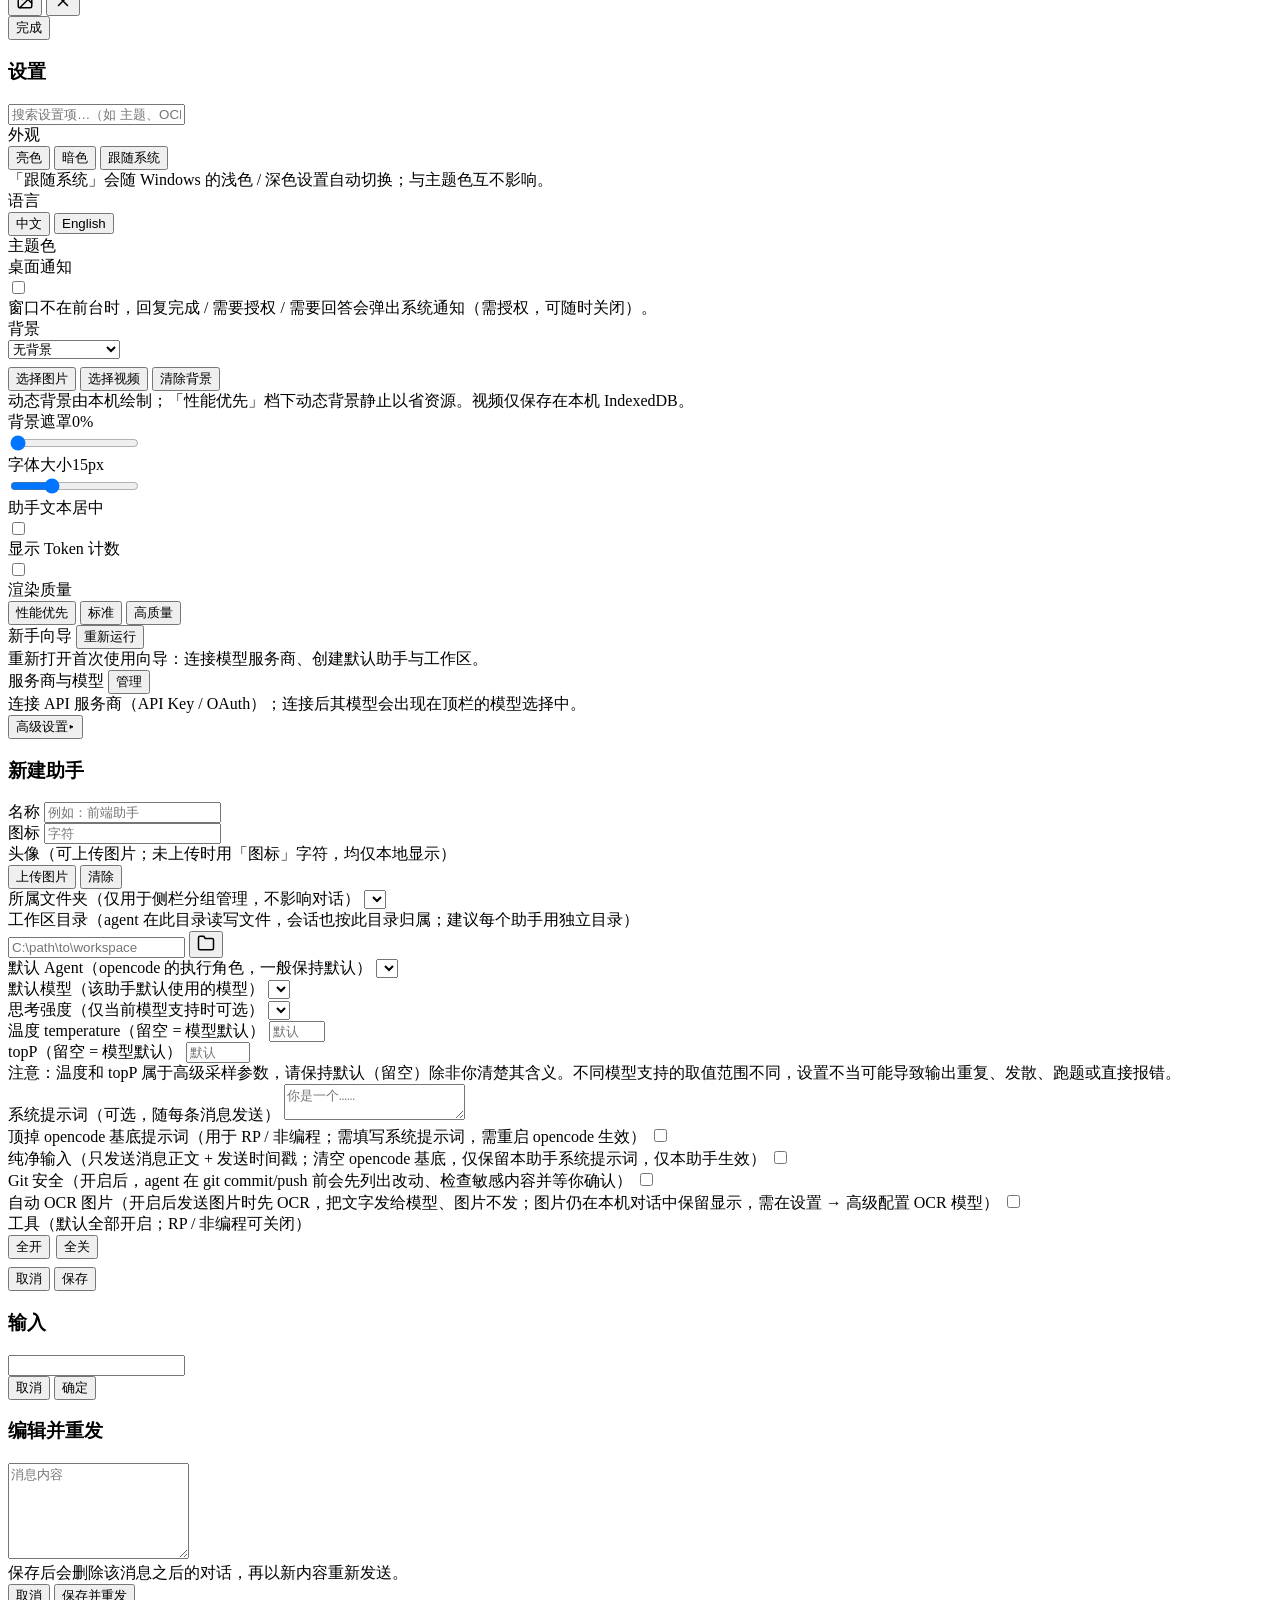
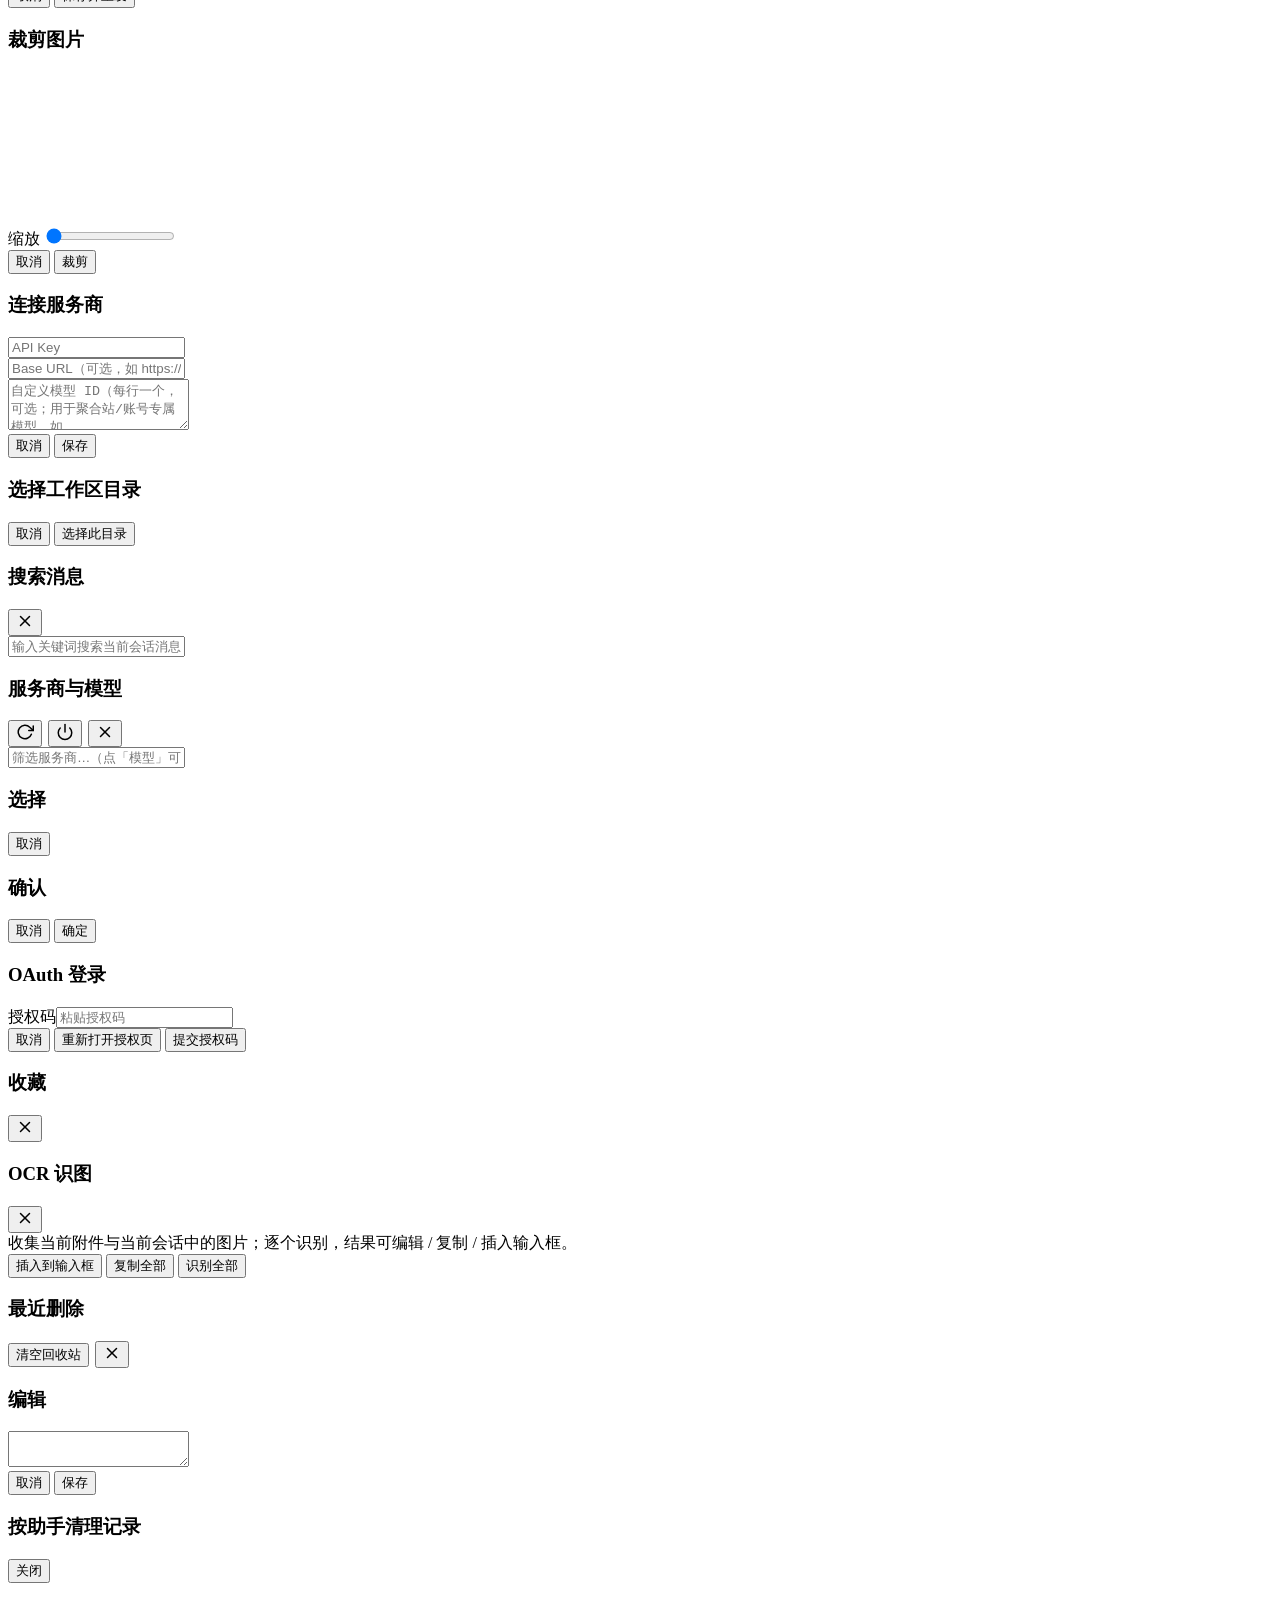
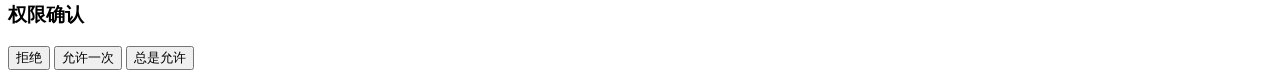
==== commit 07fd933a: "feat: v0.2.0 对外发布候选（v0.1.42–v0.1.79 累积） 发布工程：便携 ZIP + 内置 Python + 新启动器 + 安全审计；无 Node 自动获取 opencode（n" ====
--- a/static/index.html
+++ b/static/index.html
@@ -15,7 +15,16 @@
 </head>
 <body>
 <div id="bgLayer"></div>
+<canvas id="bgCanvas" class="bg-media"></canvas>
+<video id="bgVideo" class="bg-media" muted loop playsinline></video>
 <div id="bgOverlay"></div>
+<div id="ocBootHint" class="boot-hint" hidden>
+  <div class="boot-hint-spinner"></div>
+  <div class="boot-hint-main">
+    <div class="boot-hint-text" id="ocBootHintText">正在准备 opencode…</div>
+    <div class="boot-hint-bar" id="ocBootHintBar"><div class="boot-hint-fill" id="ocBootHintFill"></div></div>
+  </div>
+</div>
 <div id="app">
   <aside class="sidebar">
     <div class="sidebar-header">
@@ -34,10 +43,14 @@
     <div class="sessions-section">
       <div class="sessions-head">
         <span class="name" id="sessionsName">会话</span>
+        <button class="head-icon" id="trashOpen" title="最近删除" aria-label="最近删除"></button>
         <button class="new-session" id="newSession" disabled>
           <svg viewBox="0 0 24 24" width="13" height="13" fill="none" stroke="currentColor" stroke-width="2" stroke-linecap="round"><line x1="12" y1="5" x2="12" y2="19"/><line x1="5" y1="12" x2="19" y2="12"/></svg>
           新会话
         </button>
+      </div>
+      <div class="session-search">
+        <input type="text" id="sessionSearch" placeholder="搜索会话（跨助手）" autocomplete="off" aria-label="搜索会话（跨助手）">
       </div>
       <ul class="session-list" id="sessionList"></ul>
     </div>
@@ -68,7 +81,17 @@
           <circle id="ctxRingArc" cx="12" cy="12" r="9" fill="none" stroke="var(--accent)" stroke-width="3" stroke-linecap="round" transform="rotate(-90 12 12)" style="stroke-dasharray:56.55;stroke-dashoffset:56.55"></circle>
         </svg>
       </button>
-      <select class="model-select" id="modelSelect" title="选择模型"></select>
+      <select class="model-select" id="modelSelect" title="选择模型" hidden></select>
+      <div class="model-pick" id="modelPick">
+        <button type="button" class="model-pick-btn" id="modelPickBtn" title="选择模型">
+          <span class="model-pick-label" id="modelPickLabel">（默认模型）</span>
+          <svg class="model-pick-chev" viewBox="0 0 24 24" width="12" height="12" fill="none" stroke="currentColor" stroke-width="2.5" stroke-linecap="round" stroke-linejoin="round"><polyline points="6 9 12 15 18 9"/></svg>
+        </button>
+        <div class="model-pop" id="modelPop" hidden>
+          <input type="text" class="model-search" id="modelSearch" placeholder="搜索模型 / 提供商…" autocomplete="off">
+          <div class="model-list" id="modelList"></div>
+        </div>
+      </div>
       <select class="variant-select" id="variantSelect" title="思考强度（reasoning effort）" hidden></select>
       <button class="icon-btn" id="searchBtn" title="搜索消息 (Ctrl+F)">
         <svg viewBox="0 0 24 24" width="18" height="18" fill="none" stroke="currentColor" stroke-width="2" stroke-linecap="round"><circle cx="11" cy="11" r="7"/><line x1="21" y1="21" x2="16.5" y2="16.5"/></svg>
@@ -84,12 +107,20 @@
     </button>
     <div class="input-wrap">
       <div class="attachments" id="attachments"></div>
+      <div class="ocr-progress" id="ocrProgress" hidden>
+        <span class="spinner"></span>
+        <span class="ocr-progress-text" id="ocrProgressText">正在 OCR 识图…</span>
+        <span class="ocr-progress-bar"><i></i></span>
+      </div>
       <div class="input-bar">
         <button class="icon-btn attach" id="attachBtn" title="添加图片或文件" disabled>
           <svg viewBox="0 0 24 24" width="18" height="18" fill="none" stroke="currentColor" stroke-width="2" stroke-linecap="round" stroke-linejoin="round"><path d="M21.44 11.05l-9.19 9.19a6 6 0 0 1-8.49-8.49l9.19-9.19a4 4 0 0 1 5.66 5.66l-9.2 9.19a2 2 0 0 1-2.83-2.83l8.49-8.48"/></svg>
         </button>
         <button class="icon-btn proxy" id="proxyBtn" title="对话托管">
           <svg viewBox="0 0 24 24" width="18" height="18" fill="none" stroke="currentColor" stroke-width="2" stroke-linecap="round" stroke-linejoin="round"><line x1="3" y1="21" x2="14" y2="10"/><path d="M15 3.5l1.1 2.2 2.2 1.1-2.2 1.1L15 10.1l-1.1-2.2-2.2-1.1 2.2-1.1z"/></svg>
+        </button>
+        <button class="icon-btn ocr" id="ocrBtn" title="OCR 识图（附件 / 会话图片批量识别）">
+          <svg viewBox="0 0 24 24" width="18" height="18" fill="none" stroke="currentColor" stroke-width="2" stroke-linecap="round" stroke-linejoin="round"><path d="M3 7V5a2 2 0 0 1 2-2h2"/><path d="M17 3h2a2 2 0 0 1 2 2v2"/><path d="M21 17v2a2 2 0 0 1-2 2h-2"/><path d="M7 21H5a2 2 0 0 1-2-2v-2"/><line x1="7" y1="9" x2="17" y2="9"/><line x1="7" y1="13" x2="17" y2="13"/><line x1="7" y1="17" x2="12" y2="17"/></svg>
         </button>
         <textarea id="input" placeholder="输入消息…（可拖入/粘贴图片或文件）" disabled></textarea>
         <button class="icon-btn stop" id="stop" disabled title="停止">
@@ -177,20 +208,52 @@
 <div class="modal-mask" id="settingsMask">
   <div class="modal">
     <h3>设置</h3>
-    <div class="setting">
-      <div class="setting-label"><span>暗色主题</span></div>
-      <label class="switch"><input type="checkbox" id="darkToggle"><span class="slider"></span></label>
-    </div>
-    <div class="setting">
-      <div class="setting-label"><span>背景图片</span></div>
+    <input type="text" class="settings-search" id="settingsSearch" placeholder="搜索设置项…（如 主题、OCR、翻译）" autocomplete="off" aria-label="搜索设置项">
+    <div class="settings-empty" id="settingsEmpty" hidden>没有匹配的设置项</div>
+    <div class="setting">
+      <div class="setting-label"><span>外观</span></div>
+      <div class="seg" id="themeSeg" role="radiogroup" aria-label="外观模式">
+        <button type="button" class="seg-btn" data-mode="light" role="radio" aria-checked="false">亮色</button>
+        <button type="button" class="seg-btn" data-mode="dark" role="radio" aria-checked="false">暗色</button>
+        <button type="button" class="seg-btn" data-mode="auto" role="radio" aria-checked="false">跟随系统</button>
+      </div>
+      <div class="hint-inline">「跟随系统」会随 Windows 的浅色 / 深色设置自动切换；与主题色互不影响。</div>
+    </div>
+    <div class="setting">
+      <div class="setting-label"><span>语言</span></div>
+      <div class="seg" id="langSeg" role="radiogroup" aria-label="界面语言">
+        <button type="button" class="seg-btn" data-lang="zh" role="radio" aria-checked="false">中文</button>
+        <button type="button" class="seg-btn" data-lang="en" role="radio" aria-checked="false">English</button>
+      </div>
+    </div>
+    <div class="setting">
+      <div class="setting-label"><span>主题色</span></div>
+      <div class="accent-picker" id="accentPicker"></div>
+    </div>
+    <div class="setting">
+      <div class="setting-label"><span>桌面通知</span></div>
+      <label class="switch"><input type="checkbox" id="notifyToggle"><span class="slider"></span></label>
+      <div class="hint-inline">窗口不在前台时，回复完成 / 需要授权 / 需要回答会弹出系统通知（需授权，可随时关闭）。</div>
+    </div>
+    <div class="setting">
+      <div class="setting-label"><span>背景</span></div>
       <div class="setting-row">
-        <button class="icon-btn" id="bgBtn" title="选择背景图片">
-          <svg viewBox="0 0 24 24" width="18" height="18" fill="none" stroke="currentColor" stroke-width="2" stroke-linecap="round" stroke-linejoin="round"><rect x="3" y="3" width="18" height="18" rx="2"/><circle cx="8.5" cy="8.5" r="1.5"/><polyline points="21 15 16 10 5 21"/></svg>
-        </button>
-        <button class="icon-btn" id="bgClear" title="清除背景">
-          <svg viewBox="0 0 24 24" width="18" height="18" fill="none" stroke="currentColor" stroke-width="2" stroke-linecap="round"><line x1="18" y1="6" x2="6" y2="18"/><line x1="6" y1="6" x2="18" y2="18"/></svg>
-        </button>
-      </div>
+        <select class="setting-input" id="bgKind">
+          <option value="none">无背景</option>
+          <option value="image">本地图片</option>
+          <option value="video">本地视频</option>
+          <option value="aurora">动态 · 极光</option>
+          <option value="starfield">动态 · 星野</option>
+          <option value="particles">动态 · 粒子连线</option>
+          <option value="grid">动态 · 流光网格</option>
+        </select>
+      </div>
+      <div class="setting-row" style="margin-top:8px">
+        <button type="button" class="mini-link" id="bgPickImage">选择图片</button>
+        <button type="button" class="mini-link" id="bgPickVideo">选择视频</button>
+        <button type="button" class="mini-link" id="bgClear">清除背景</button>
+      </div>
+      <div class="hint-inline" id="bgHint">动态背景由本机绘制；「性能优先」档下动态背景静止以省资源。视频仅保存在本机 IndexedDB。</div>
     </div>
     <div class="setting">
       <div class="setting-label"><span>背景遮罩</span><span id="dimVal">0%</span></div>
@@ -211,6 +274,22 @@
     <div class="setting">
       <div class="setting-label"><span>显示 Token 计数</span></div>
       <label class="switch"><input type="checkbox" id="tokenToggle"><span class="slider"></span></label>
+    </div>
+    <div class="setting">
+      <div class="setting-label"><span>渲染质量</span><span id="qualityState" style="margin:0;font-size:11px;color:var(--accent)"></span></div>
+      <div class="seg" id="qualitySeg" role="radiogroup" aria-label="渲染质量">
+        <button type="button" class="seg-btn" data-quality="low" role="radio" aria-checked="false">性能优先</button>
+        <button type="button" class="seg-btn" data-quality="standard" role="radio" aria-checked="false">标准</button>
+        <button type="button" class="seg-btn" data-quality="high" role="radio" aria-checked="false">高质量</button>
+      </div>
+      <div class="hint-inline" id="qualityHint"></div>
+    </div>
+    <div class="setting">
+      <div class="setting-label">
+        <span>新手向导</span>
+        <button class="mini-link" id="onboardRerun">重新运行</button>
+      </div>
+      <div class="hint-inline">重新打开首次使用向导：连接模型服务商、创建默认助手与工作区。</div>
     </div>
     <div class="setting">
       <div class="setting-label">
@@ -251,10 +330,104 @@
       </div>
       <div class="setting">
         <div class="setting-label">
+          <span>翻译模型</span>
+          <button class="mini-link" id="trModelReset">重置</button>
+        </div>
+        <div class="model-pick" id="trModelPick">
+          <button type="button" class="model-pick-btn" id="trModelPickBtn" title="选择翻译模型">
+            <span class="model-pick-label" id="trModelPickLabel">（未设置）</span>
+            <svg class="model-pick-chev" viewBox="0 0 24 24" width="12" height="12" fill="none" stroke="currentColor" stroke-width="2.5" stroke-linecap="round" stroke-linejoin="round"><polyline points="6 9 12 15 18 9"/></svg>
+          </button>
+          <div class="model-pop inline" id="trModelPop" hidden>
+            <input type="text" class="model-search" id="trModelSearch" placeholder="搜索模型 / 提供商…" autocomplete="off">
+            <div class="model-list" id="trModelList"></div>
+          </div>
+        </div>
+        <div class="hint-inline">建议选便宜、快的模型；留空则用当前助手的模型。翻译通过临时会话在本机完成，不写入当前对话。</div>
+      </div>
+      <div class="setting">
+        <div class="setting-label">
+          <span>翻译提示词</span>
+          <button class="mini-link" id="trPromptReset">重置默认</button>
+        </div>
+        <textarea class="setting-input" id="trPrompt" rows="4" spellcheck="false"></textarea>
+      </div>
+      <div class="setting">
+        <div class="setting-label">
+          <span>翻译思考强度</span>
+          <button class="mini-link" id="trVariantReset">重置默认</button>
+        </div>
+        <select class="setting-input" id="trVariant"></select>
+        <div class="hint-inline">默认「非思考」以省成本；可选值取决于翻译模型是否支持。</div>
+      </div>
+      <div class="setting">
+        <div class="setting-label">
+          <span>OCR 模型</span>
+          <button class="mini-link" id="ocrModelReset">重置</button>
+        </div>
+        <div class="model-pick" id="ocrModelPick">
+          <button type="button" class="model-pick-btn" id="ocrModelPickBtn" title="选择 OCR 模型">
+            <span class="model-pick-label" id="ocrModelPickLabel">（未设置）</span>
+            <svg class="model-pick-chev" viewBox="0 0 24 24" width="12" height="12" fill="none" stroke="currentColor" stroke-width="2.5" stroke-linecap="round" stroke-linejoin="round"><polyline points="6 9 12 15 18 9"/></svg>
+          </button>
+          <div class="model-pop inline" id="ocrModelPop" hidden>
+            <input type="text" class="model-search" id="ocrModelSearch" placeholder="搜索模型 / 提供商…" autocomplete="off">
+            <div class="model-list" id="ocrModelList"></div>
+          </div>
+        </div>
+        <div class="hint-inline" id="ocrRecommend"></div>
+        <div class="hint-inline">优先选名称含「OCR」的专用模型；也可选任意视觉模型。识别通过临时会话在本机完成，不写入当前对话。个别专用模型在 opencode 下可能因 max_tokens / 上下文限制报错，此时改用视觉模型即可。</div>
+      </div>
+      <div class="setting">
+        <div class="setting-label">
+          <span>OCR 提示词</span>
+          <button class="mini-link" id="ocrPromptReset">重置默认</button>
+        </div>
+        <textarea class="setting-input" id="ocrPrompt" rows="4" spellcheck="false"></textarea>
+      </div>
+      <div class="setting">
+        <div class="setting-label">
+          <span>OCR 思考强度</span>
+          <button class="mini-link" id="ocrVariantReset">重置默认</button>
+        </div>
+        <select class="setting-input" id="ocrVariant"></select>
+        <div class="hint-inline">默认「非思考」以省成本；可选值取决于 OCR 模型是否支持。</div>
+      </div>
+      <div class="setting">
+        <div class="setting-label">
+          <span>数据备份</span>
+        </div>
+        <div class="setting-row">
+          <button type="button" class="mini-link" id="profileExport">导出 JSON</button>
+          <button type="button" class="mini-link" id="profileImport">导入 JSON</button>
+          <input type="file" id="profileFile" accept="application/json,.json" hidden>
+        </div>
+        <div class="hint-inline">助手 / 收藏 / 草稿 / 回复版本等仅存本地。已开启自动保存：改动会定期写入 <code>~/.config/opencode-chat/profile.json</code>；浏览器数据丢失时启动会自动恢复。</div>
+      </div>
+      <div class="setting">
+        <div class="setting-label">
+          <span>按助手清理记录</span>
+          <button class="mini-link" id="cleanupOpen">管理</button>
+        </div>
+        <div class="hint-inline">删除某个助手的全部会话记录（含本地草稿 / 收藏 / 最近记录），不影响其他助手。</div>
+      </div>
+      <div class="setting">
+        <div class="setting-label"><span>快捷键</span></div>
+        <div class="hint-inline">Enter 发送 · Ctrl+Enter 发送 · Shift+Enter 换行 · Alt+N 新会话 · Ctrl+F 搜索 · Ctrl+, 打开设置 · Esc 关闭弹窗（无弹窗时中止生成）。</div>
+      </div>
+      <div class="setting">
+        <div class="setting-label">
           <span>用量统计</span>
           <button class="mini-link" id="usageRefresh">刷新</button>
         </div>
         <div class="usage-stats" id="usageStats"></div>
+      </div>
+      <div class="setting">
+        <div class="setting-label">
+          <span>最近错误</span>
+          <button class="mini-link" id="errClear">清空</button>
+        </div>
+        <div class="err-log" id="errLog"></div>
       </div>
     </div>
   </div>
@@ -284,11 +457,11 @@
       </div>
     </div>
     <div class="field">
-      <label>所属文件夹</label>
+      <label>所属文件夹<span class="hint-inline">（仅用于侧栏分组管理，不影响对话）</span></label>
       <select id="astFolder"></select>
     </div>
     <div class="field">
-      <label>工作区目录</label>
+      <label>工作区目录<span class="hint-inline">（agent 在此目录读写文件，会话也按此目录归属；建议每个助手用独立目录）</span></label>
       <div class="input-with-btn">
         <input type="text" id="astDir" placeholder="C:\path\to\workspace">
         <button class="icon-btn" id="astBrowse" title="浏览目录">
@@ -298,11 +471,11 @@
     </div>
     <div class="field-row">
       <div class="field">
-        <label>默认 Agent</label>
+        <label>默认 Agent<span class="hint-inline">（opencode 的执行角色，一般保持默认）</span></label>
         <select id="astAgent"></select>
       </div>
       <div class="field">
-        <label>默认模型</label>
+        <label>默认模型<span class="hint-inline">（该助手默认使用的模型）</span></label>
         <select id="astModel"></select>
       </div>
     </div>
@@ -343,6 +516,12 @@
       <div class="switch-row">
         <span>Git 安全<span class="hint-inline">（开启后，agent 在 git commit/push 前会先列出改动、检查敏感内容并等你确认）</span></span>
         <label class="switch"><input type="checkbox" id="astGitSafe"><span class="slider"></span></label>
+      </div>
+    </div>
+    <div class="field">
+      <div class="switch-row">
+        <span>自动 OCR 图片<span class="hint-inline">（开启后发送图片时先 OCR，把文字发给模型、图片不发；图片仍在本机对话中保留显示，需在设置 → 高级配置 OCR 模型）</span></span>
+        <label class="switch"><input type="checkbox" id="astAutoOcr"><span class="slider"></span></label>
       </div>
     </div>
     <div class="field">
@@ -399,8 +578,14 @@
       <span>缩放</span>
       <input type="range" id="cropZoom" min="100" max="400" step="1" value="100">
     </div>
+    <div class="crop-batch" id="cropBatch" hidden>
+      <button type="button" class="mini-link" id="cropUseOriginal">用原图</button>
+      <button type="button" class="mini-link" id="cropAllOriginal">全部用原图</button>
+      <button type="button" class="mini-link" id="cropApplyRest">应用到其余</button>
+    </div>
     <div class="btn-row">
       <button class="btn-cancel" id="cropCancel">取消</button>
+      <button class="btn-allow" id="cropPrev" hidden>上一张</button>
       <button class="btn-allow" id="cropOk">裁剪</button>
     </div>
   </div>
@@ -457,6 +642,9 @@
         <button class="icon-btn" id="providerRefresh" title="刷新">
           <svg viewBox="0 0 24 24" width="18" height="18" fill="none" stroke="currentColor" stroke-width="2" stroke-linecap="round" stroke-linejoin="round"><polyline points="23 4 23 10 17 10"/><path d="M20.49 15a9 9 0 1 1-2.12-9.36L23 10"/></svg>
         </button>
+        <button class="icon-btn" id="providerRestart" title="重启 opencode（使新密钥生效）">
+          <svg viewBox="0 0 24 24" width="18" height="18" fill="none" stroke="currentColor" stroke-width="2" stroke-linecap="round" stroke-linejoin="round"><path d="M18.36 6.64a9 9 0 1 1-12.73 0"/><line x1="12" y1="2" x2="12" y2="12"/></svg>
+        </button>
         <button class="icon-btn" id="providerClose" title="关闭">
           <svg viewBox="0 0 24 24" width="18" height="18" fill="none" stroke="currentColor" stroke-width="2" stroke-linecap="round"><line x1="18" y1="6" x2="6" y2="18"/><line x1="6" y1="6" x2="18" y2="18"/></svg>
         </button>
@@ -476,6 +664,18 @@
   </div>
 </div>
 
+<!-- 通用确认 -->
+<div class="modal-mask" id="confirmMask">
+  <div class="modal small">
+    <h3 id="confirmTitle">确认</h3>
+    <div class="confirm-text" id="confirmText"></div>
+    <div class="btn-row">
+      <button class="btn-cancel" id="confirmCancel">取消</button>
+      <button class="btn-allow" id="confirmOk">确定</button>
+    </div>
+  </div>
+</div>
+
 <!-- OAuth -->
 <div class="modal-mask" id="oauthMask">
   <div class="modal small">
@@ -503,6 +703,41 @@
   </div>
 </div>
 
+<!-- OCR 识图 -->
+<div class="modal-mask" id="ocrMask">
+  <div class="modal ocr-modal">
+    <div class="search-head">
+      <h3>OCR 识图</h3>
+      <button class="icon-btn" id="ocrClose" title="关闭">
+        <svg viewBox="0 0 24 24" width="18" height="18" fill="none" stroke="currentColor" stroke-width="2" stroke-linecap="round"><line x1="18" y1="6" x2="6" y2="18"/><line x1="6" y1="6" x2="18" y2="18"/></svg>
+      </button>
+    </div>
+    <div class="ocr-hint" id="ocrHint">收集当前附件与当前会话中的图片；逐个识别，结果可编辑 / 复制 / 插入输入框。</div>
+    <div class="ocr-list" id="ocrList"></div>
+    <div class="btn-row">
+      <button class="mini-link" id="ocrInsert" type="button">插入到输入框</button>
+      <button class="mini-link" id="ocrCopyAll" type="button">复制全部</button>
+      <button class="btn-allow" id="ocrRunAll" type="button">识别全部</button>
+    </div>
+  </div>
+</div>
+
+<!-- 最近删除 -->
+<div class="modal-mask" id="trashMask">
+  <div class="modal">
+    <div class="fav-head">
+      <h3>最近删除</h3>
+      <div style="display:flex;gap:6px;align-items:center">
+        <button class="btn-reject trash-empty" id="trashEmpty">清空回收站</button>
+        <button class="icon-btn" id="trashClose" title="关闭">
+        <svg viewBox="0 0 24 24" width="18" height="18" fill="none" stroke="currentColor" stroke-width="2" stroke-linecap="round"><line x1="18" y1="6" x2="6" y2="18"/><line x1="6" y1="6" x2="18" y2="18"/></svg>
+      </button>
+      </div>
+    </div>
+    <div class="fav-body" id="trashList"></div>
+  </div>
+</div>
+
 <!-- 收藏编辑 -->
 <div class="modal-mask" id="editorMask">
   <div class="modal">
@@ -511,6 +746,17 @@
     <div class="btn-row">
       <button class="btn-cancel" id="editorCancel">取消</button>
       <button class="btn-allow" id="editorOk">保存</button>
+    </div>
+  </div>
+</div>
+
+<!-- 按助手清理记录 -->
+<div class="modal-mask" id="cleanupMask">
+  <div class="modal">
+    <h3>按助手清理记录</h3>
+    <div class="cleanup-list" id="cleanupList"></div>
+    <div class="btn-row">
+      <button class="btn-cancel" id="cleanupClose">关闭</button>
     </div>
   </div>
 </div>
@@ -529,6 +775,8 @@
   </div>
 </div>
 
+<script src="/vendor/purify.min.js"></script>
+<script src="/js/i18n.js"></script>
 <script src="/js/core.js"></script>
 <script src="/js/profile.js"></script>
 <script src="/js/state.js"></script>
@@ -542,7 +790,10 @@
 <script src="/js/settings.js"></script>
 <script src="/js/media.js"></script>
 <script src="/js/providers.js"></script>
+<script src="/js/translate.js"></script>
+<script src="/js/ocr.js"></script>
 <script src="/js/favorites.js"></script>
+<script src="/js/onboarding.js"></script>
 <script src="/js/boot.js"></script>
 </body>
 </html>
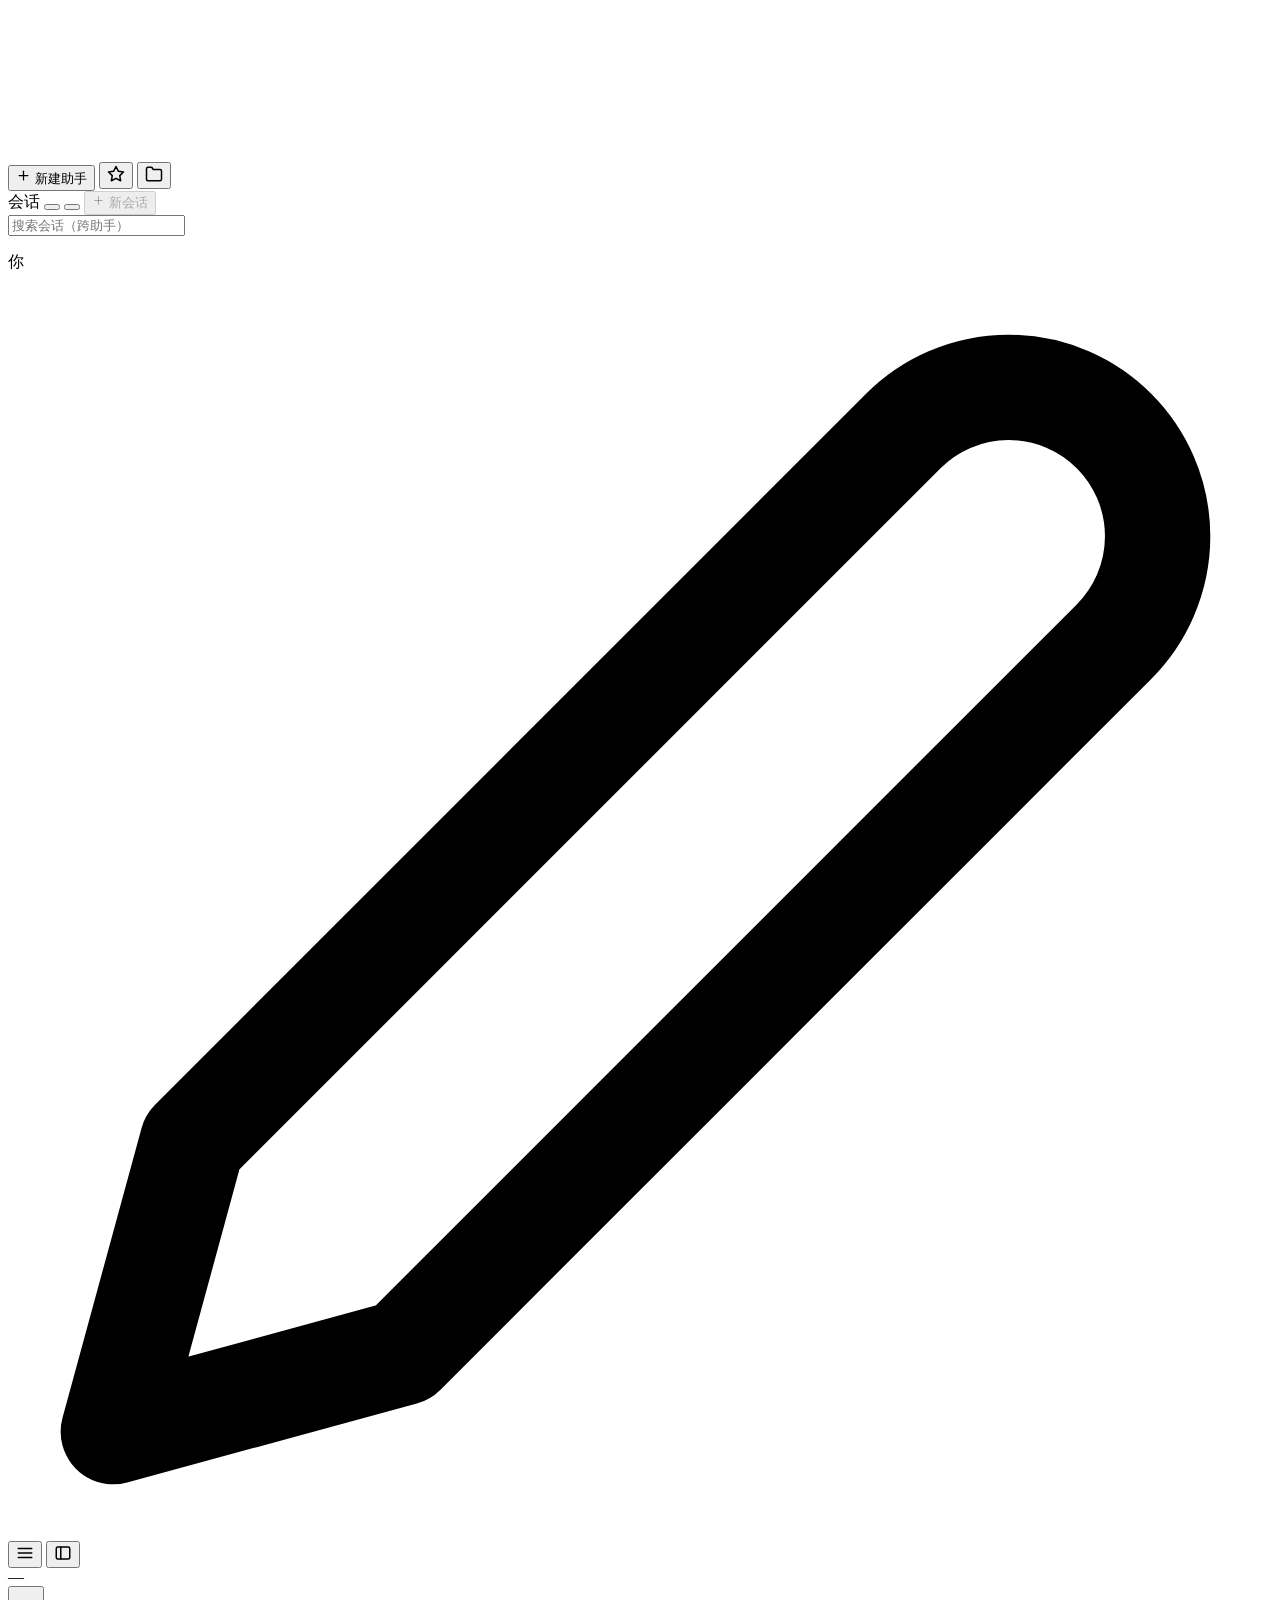
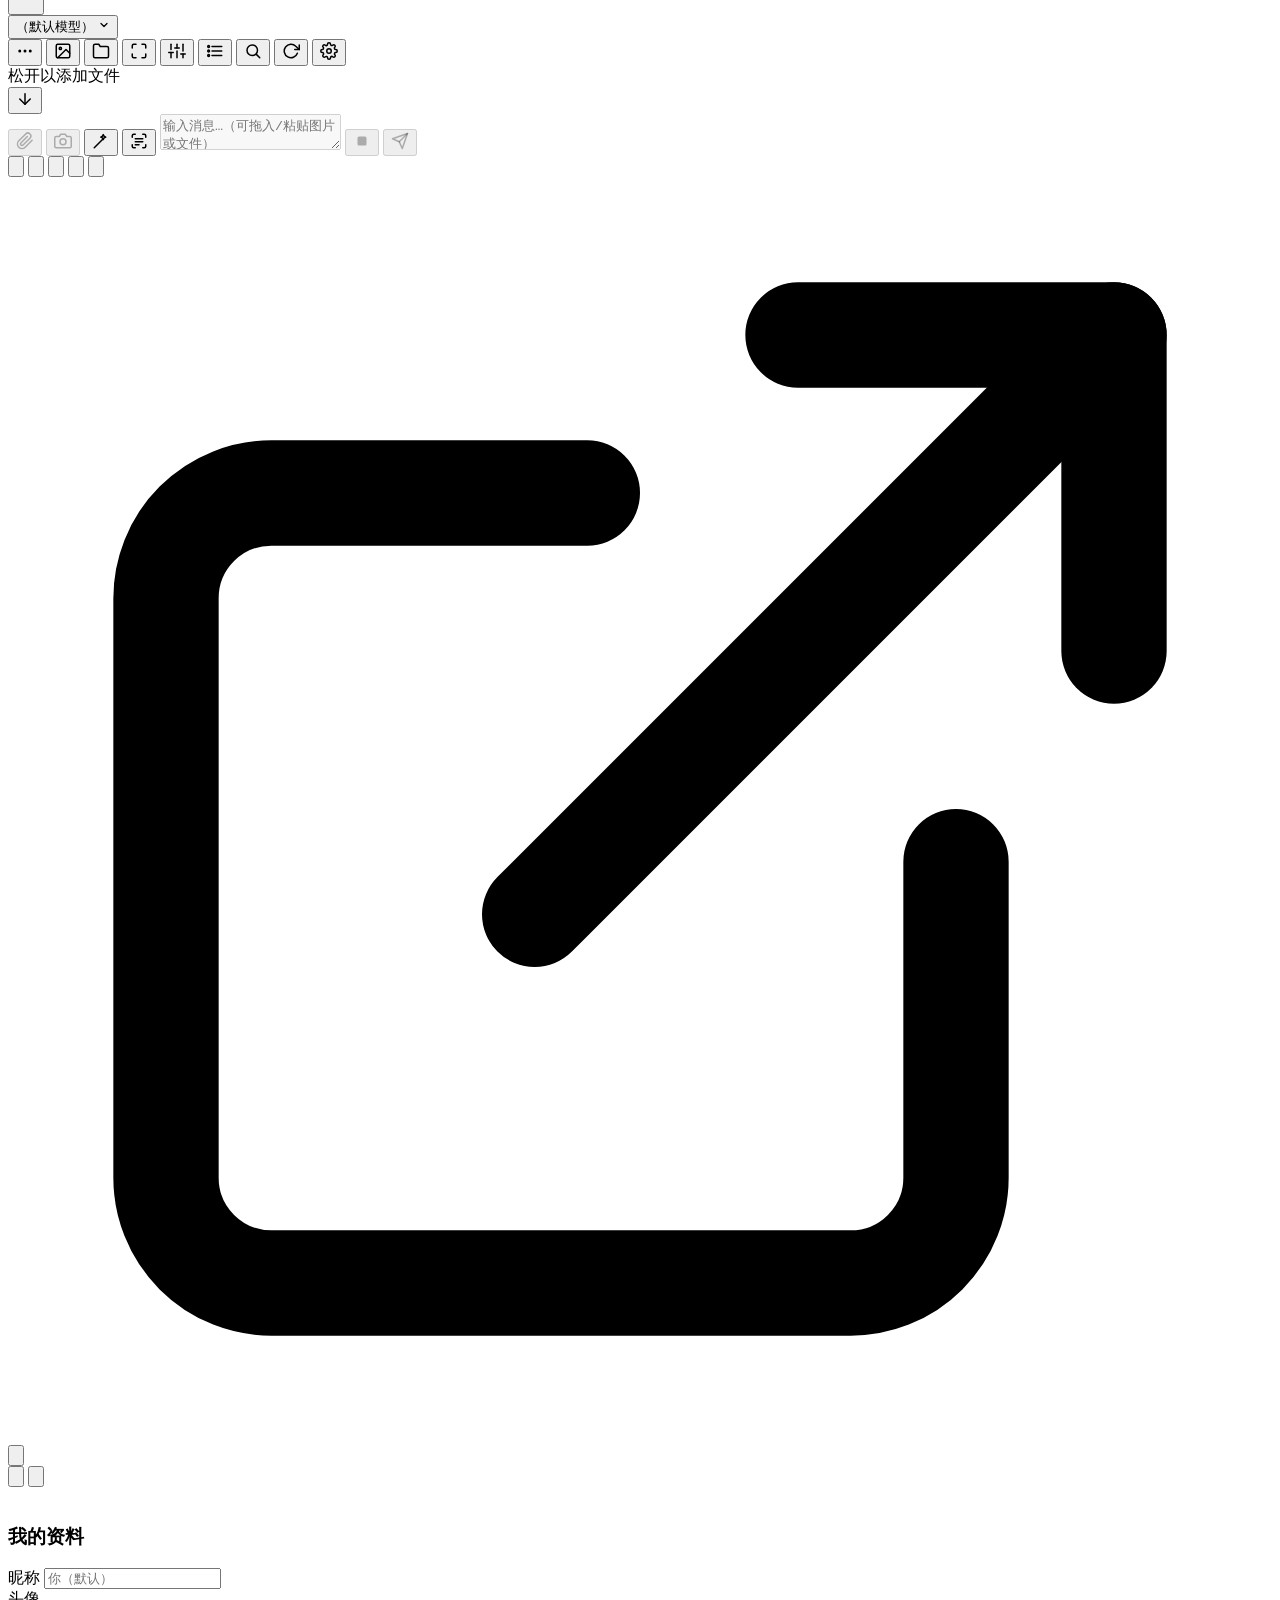
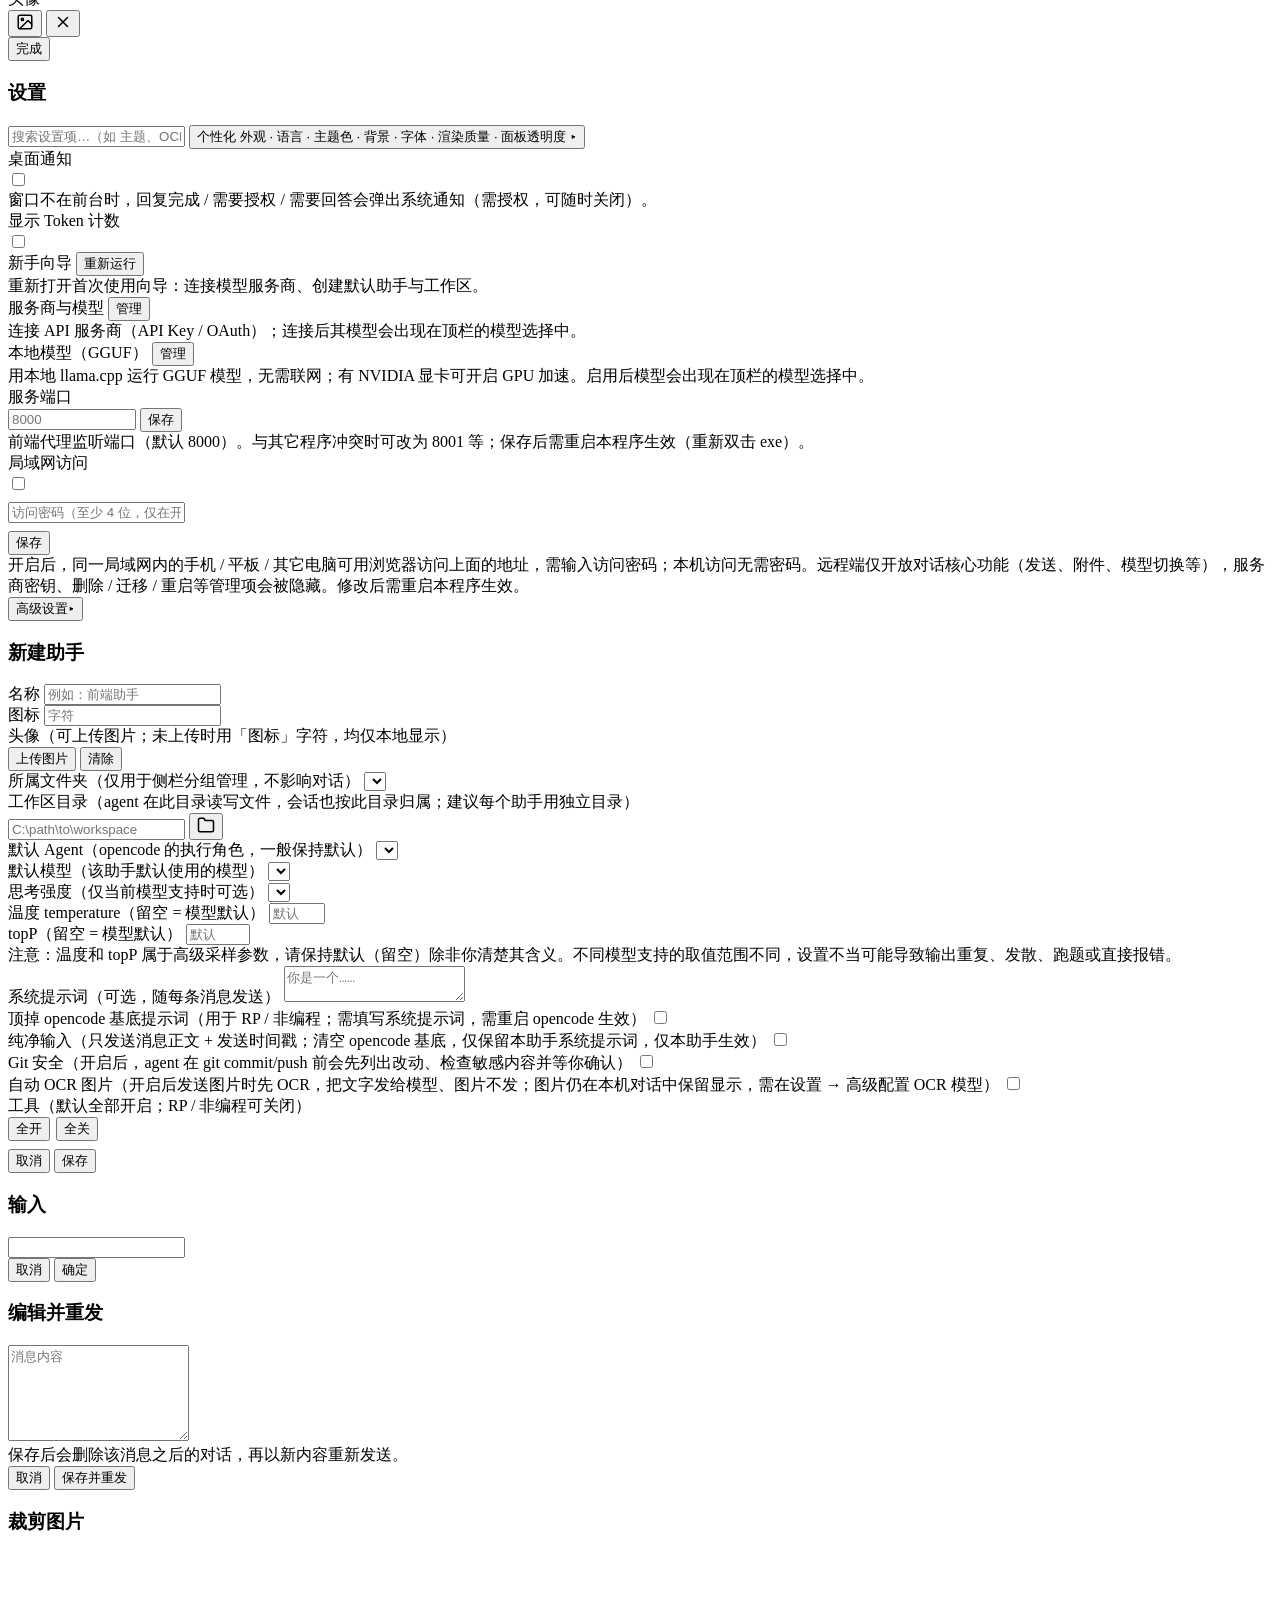
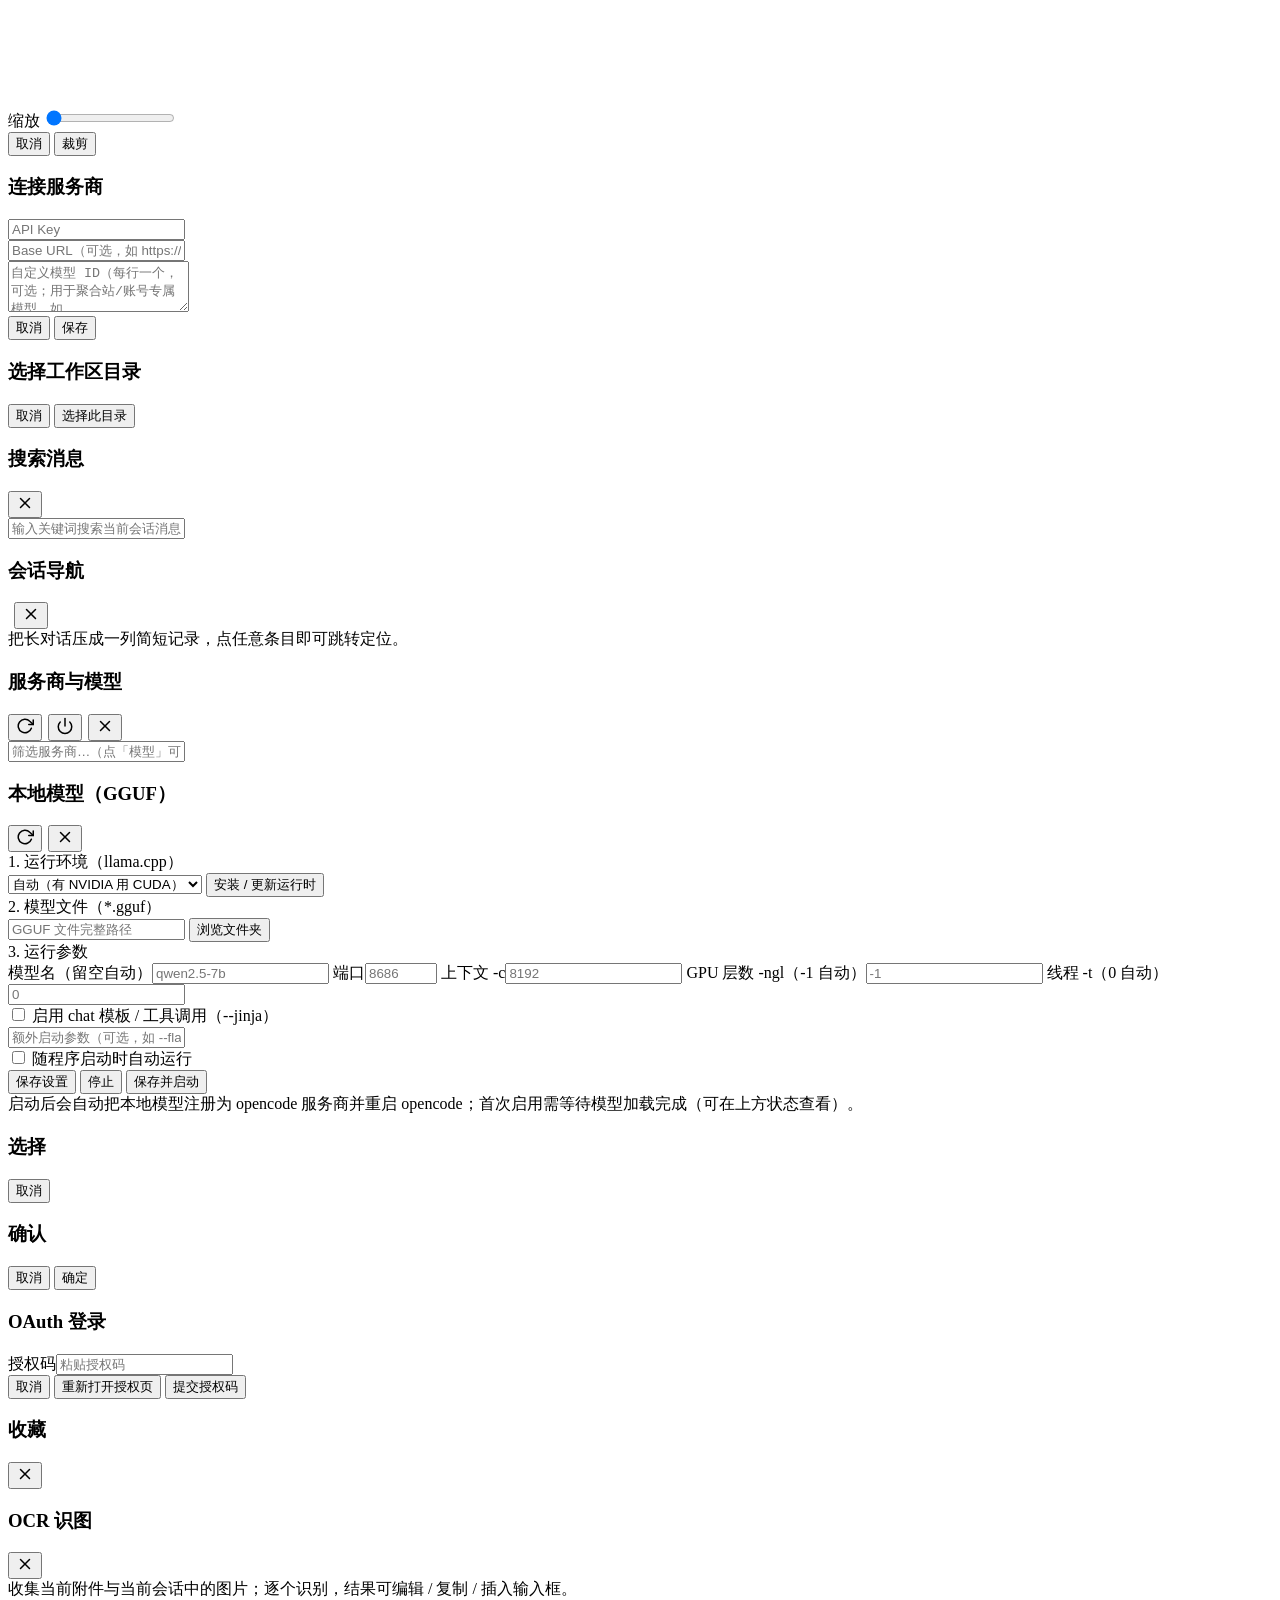
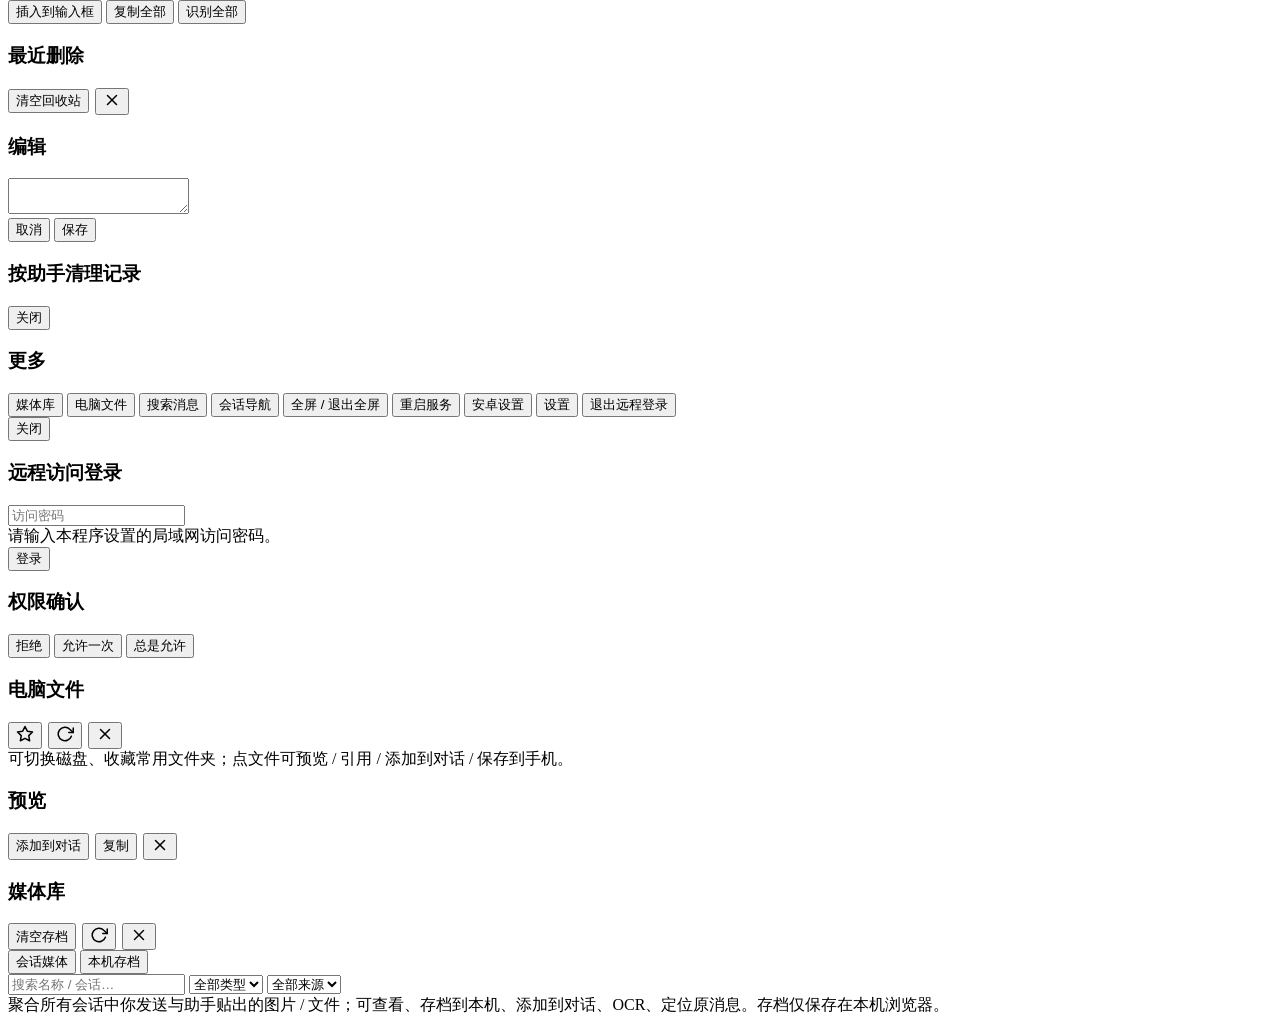
==== commit 47068598: "feat: v0.3.0（局域网远程访问 / 移动端 / 媒体库 / 本地模型 + 文件发送、重复发言与空消息修复）" ====
--- a/static/index.html
+++ b/static/index.html
@@ -2,7 +2,11 @@
 <html lang="zh-CN">
 <head>
 <meta charset="UTF-8">
-<meta name="viewport" content="width=device-width, initial-scale=1.0">
+<meta name="viewport" content="width=device-width, initial-scale=1.0, viewport-fit=cover">
+<meta name="apple-mobile-web-app-capable" content="yes">
+<meta name="apple-mobile-web-app-status-bar-style" content="black-translucent">
+<meta name="apple-mobile-web-app-title" content="opencode">
+<meta name="mobile-web-app-capable" content="yes">
 <title>opencode chat</title>
 <link rel="icon" type="image/svg+xml" href="/icon.svg">
 <link rel="icon" type="image/png" sizes="32x32" href="/favicon-32.png">
@@ -18,6 +22,7 @@
 <canvas id="bgCanvas" class="bg-media"></canvas>
 <video id="bgVideo" class="bg-media" muted loop playsinline></video>
 <div id="bgOverlay"></div>
+<div id="glassWater" aria-hidden="true"></div>
 <div id="ocBootHint" class="boot-hint" hidden>
   <div class="boot-hint-spinner"></div>
   <div class="boot-hint-main">
@@ -43,6 +48,7 @@
     <div class="sessions-section">
       <div class="sessions-head">
         <span class="name" id="sessionsName">会话</span>
+        <button class="head-icon" id="exportAllSessions" title="导出全部会话为 Markdown" aria-label="导出全部会话为 Markdown"></button>
         <button class="head-icon" id="trashOpen" title="最近删除" aria-label="最近删除"></button>
         <button class="new-session" id="newSession" disabled>
           <svg viewBox="0 0 24 24" width="13" height="13" fill="none" stroke="currentColor" stroke-width="2" stroke-linecap="round"><line x1="12" y1="5" x2="12" y2="19"/><line x1="5" y1="12" x2="19" y2="12"/></svg>
@@ -62,8 +68,12 @@
       </span>
     </div>
   </aside>
+  <div class="sidebar-backdrop" id="sidebarBackdrop"></div>
   <main class="main">
     <div class="topbar">
+      <button class="icon-btn mobile-only" id="mobileMenu" title="菜单" aria-label="菜单">
+        <svg viewBox="0 0 24 24" width="18" height="18" fill="none" stroke="currentColor" stroke-width="2" stroke-linecap="round"><line x1="3" y1="6" x2="21" y2="6"/><line x1="3" y1="12" x2="21" y2="12"/><line x1="3" y1="18" x2="21" y2="18"/></svg>
+      </button>
       <button class="icon-btn" id="toggleSidebar" title="折叠侧栏">
         <svg viewBox="0 0 24 24" width="18" height="18" fill="none" stroke="currentColor" stroke-width="2" stroke-linecap="round"><rect x="3" y="4" width="18" height="16" rx="2"/><line x1="9" y1="4" x2="9" y2="20"/></svg>
       </button>
@@ -93,11 +103,35 @@
         </div>
       </div>
       <select class="variant-select" id="variantSelect" title="思考强度（reasoning effort）" hidden></select>
+      <button class="icon-btn mobile-only" id="mobileMoreBtn" title="更多" aria-label="更多">
+        <svg viewBox="0 0 24 24" width="18" height="18" fill="currentColor"><circle cx="5" cy="12" r="2"/><circle cx="12" cy="12" r="2"/><circle cx="19" cy="12" r="2"/></svg>
+      </button>
+      <button class="icon-btn" id="mediaBtn" title="媒体库（会话图片 / 文件）" aria-label="媒体库（会话图片 / 文件）">
+        <svg viewBox="0 0 24 24" width="18" height="18" fill="none" stroke="currentColor" stroke-width="2" stroke-linecap="round" stroke-linejoin="round"><rect x="3" y="3" width="18" height="18" rx="2"/><circle cx="8.5" cy="8.5" r="1.5"/><polyline points="21 15 16 10 5 21"/></svg>
+      </button>
+      <button class="icon-btn" id="filesBtn" title="电脑文件" aria-label="电脑文件">
+        <svg viewBox="0 0 24 24" width="18" height="18" fill="none" stroke="currentColor" stroke-width="2" stroke-linecap="round" stroke-linejoin="round"><path d="M22 19a2 2 0 0 1-2 2H4a2 2 0 0 1-2-2V5a2 2 0 0 1 2-2h5l2 3h9a2 2 0 0 1 2 2z"/></svg>
+      </button>
+      <button class="icon-btn" id="fullscreenBtn" title="全屏" aria-label="全屏">
+        <svg viewBox="0 0 24 24" width="18" height="18" fill="none" stroke="currentColor" stroke-width="2" stroke-linecap="round" stroke-linejoin="round"><path d="M8 3H5a2 2 0 0 0-2 2v3"/><path d="M21 8V5a2 2 0 0 0-2-2h-3"/><path d="M3 16v3a2 2 0 0 0 2 2h3"/><path d="M16 21h3a2 2 0 0 0 2-2v-3"/></svg>
+      </button>
+      <button class="icon-btn android-only" id="nativeSettingsBtn" title="安卓设置" aria-label="安卓设置">
+        <svg viewBox="0 0 24 24" width="18" height="18" fill="none" stroke="currentColor" stroke-width="2" stroke-linecap="round" stroke-linejoin="round"><line x1="4" y1="21" x2="4" y2="14"/><line x1="4" y1="10" x2="4" y2="3"/><line x1="12" y1="21" x2="12" y2="12"/><line x1="12" y1="8" x2="12" y2="3"/><line x1="20" y1="21" x2="20" y2="16"/><line x1="20" y1="12" x2="20" y2="3"/><line x1="1" y1="14" x2="7" y2="14"/><line x1="9" y1="8" x2="15" y2="8"/><line x1="17" y1="16" x2="23" y2="16"/></svg>
+      </button>
+      <button class="icon-btn" id="outlineBtn" title="会话导航（缩略图）" aria-label="会话导航（缩略图）">
+        <svg viewBox="0 0 24 24" width="18" height="18" fill="none" stroke="currentColor" stroke-width="2" stroke-linecap="round" stroke-linejoin="round"><line x1="8" y1="6" x2="21" y2="6"/><line x1="8" y1="12" x2="21" y2="12"/><line x1="8" y1="18" x2="21" y2="18"/><circle cx="3.5" cy="6" r="1.2"/><circle cx="3.5" cy="12" r="1.2"/><circle cx="3.5" cy="18" r="1.2"/></svg>
+      </button>
       <button class="icon-btn" id="searchBtn" title="搜索消息 (Ctrl+F)">
         <svg viewBox="0 0 24 24" width="18" height="18" fill="none" stroke="currentColor" stroke-width="2" stroke-linecap="round"><circle cx="11" cy="11" r="7"/><line x1="21" y1="21" x2="16.5" y2="16.5"/></svg>
       </button>
+      <button class="icon-btn" id="restartAppBtn" title="重启 opencode 与中间层">
+        <svg viewBox="0 0 24 24" width="18" height="18" fill="none" stroke="currentColor" stroke-width="2" stroke-linecap="round" stroke-linejoin="round"><polyline points="23 4 23 10 17 10"/><path d="M20.49 15a9 9 0 1 1-2.12-9.36L23 10"/></svg>
+      </button>
       <button class="icon-btn" id="settingsBtn" title="设置">
         <svg viewBox="0 0 24 24" width="18" height="18" fill="none" stroke="currentColor" stroke-width="2" stroke-linecap="round" stroke-linejoin="round"><circle cx="12" cy="12" r="3"/><path d="M19.4 15a1.65 1.65 0 0 0 .33 1.82l.06.06a2 2 0 1 1-2.83 2.83l-.06-.06a1.65 1.65 0 0 0-1.82-.33 1.65 1.65 0 0 0-1 1.51V21a2 2 0 1 1-4 0v-.09A1.65 1.65 0 0 0 9 19.4a1.65 1.65 0 0 0-1.82.33l-.06.06a2 2 0 1 1-2.83-2.83l.06-.06a1.65 1.65 0 0 0 .33-1.82 1.65 1.65 0 0 0-1.51-1H3a2 2 0 1 1 0-4h.09A1.65 1.65 0 0 0 4.6 9a1.65 1.65 0 0 0-.33-1.82l-.06-.06a2 2 0 1 1 2.83-2.83l.06.06a1.65 1.65 0 0 0 1.82.33H9a1.65 1.65 0 0 0 1-1.51V3a2 2 0 1 1 4 0v.09a1.65 1.65 0 0 0 1 1.51 1.65 1.65 0 0 0 1.82-.33l.06-.06a2 2 0 1 1 2.83 2.83l-.06.06a1.65 1.65 0 0 0-.33 1.82V9a1.65 1.65 0 0 0 1.51 1H21a2 2 0 1 1 0 4h-.09a1.65 1.65 0 0 0-1.51 1z"/></svg>
+      </button>
+      <button class="icon-btn" id="remoteLogout" title="退出远程登录" aria-label="退出远程登录" style="display:none">
+        <svg viewBox="0 0 24 24" width="18" height="18" fill="none" stroke="currentColor" stroke-width="2" stroke-linecap="round" stroke-linejoin="round"><path d="M9 21H5a2 2 0 0 1-2-2V5a2 2 0 0 1 2-2h4"/><polyline points="16 17 21 12 16 7"/><line x1="21" y1="12" x2="9" y2="12"/></svg>
       </button>
     </div>
     <div class="messages" id="messages"></div>
@@ -116,6 +150,9 @@
         <button class="icon-btn attach" id="attachBtn" title="添加图片或文件" disabled>
           <svg viewBox="0 0 24 24" width="18" height="18" fill="none" stroke="currentColor" stroke-width="2" stroke-linecap="round" stroke-linejoin="round"><path d="M21.44 11.05l-9.19 9.19a6 6 0 0 1-8.49-8.49l9.19-9.19a4 4 0 0 1 5.66 5.66l-9.2 9.19a2 2 0 0 1-2.83-2.83l8.49-8.48"/></svg>
         </button>
+        <button class="icon-btn attach android-only" id="cameraBtn" title="拍照上传" aria-label="拍照上传" disabled>
+          <svg viewBox="0 0 24 24" width="18" height="18" fill="none" stroke="currentColor" stroke-width="2" stroke-linecap="round" stroke-linejoin="round"><path d="M23 19a2 2 0 0 1-2 2H3a2 2 0 0 1-2-2V8a2 2 0 0 1 2-2h4l2-3h6l2 3h4a2 2 0 0 1 2 2z"/><circle cx="12" cy="13" r="4"/></svg>
+        </button>
         <button class="icon-btn proxy" id="proxyBtn" title="对话托管">
           <svg viewBox="0 0 24 24" width="18" height="18" fill="none" stroke="currentColor" stroke-width="2" stroke-linecap="round" stroke-linejoin="round"><line x1="3" y1="21" x2="14" y2="10"/><path d="M15 3.5l1.1 2.2 2.2 1.1-2.2 1.1L15 10.1l-1.1-2.2-2.2-1.1 2.2-1.1z"/></svg>
         </button>
@@ -147,6 +184,7 @@
         <div class="pp-status" id="proxyStatus"></div>
       </div>
       <input type="file" id="fileInput" multiple hidden>
+      <input type="file" id="cameraInput" accept="image/*" capture="environment" hidden>
     </div>
   </main>
 </div>
@@ -154,7 +192,11 @@
 <div class="img-viewer" id="imgViewer">
   <div class="iv-toolbar">
     <span class="iv-name" id="ivName"></span>
+    <span class="iv-count" id="ivCount"></span>
     <div class="iv-actions">
+      <button class="iv-btn" id="ivAddChat" title="添加到对话">
+        <svg viewBox="0 0 24 24" fill="none" stroke="currentColor" stroke-width="2" stroke-linecap="round" stroke-linejoin="round"><path d="M21 15a2 2 0 0 1-2 2H7l-4 4V5a2 2 0 0 1 2-2h14a2 2 0 0 1 2 2z"/><line x1="12" y1="8" x2="12" y2="14"/><line x1="9" y1="11" x2="15" y2="11"/></svg>
+      </button>
       <button class="iv-btn" id="ivZoomOut" title="缩小 (-)">
         <svg viewBox="0 0 24 24" fill="none" stroke="currentColor" stroke-width="2" stroke-linecap="round"><circle cx="11" cy="11" r="7"/><line x1="21" y1="21" x2="16.5" y2="16.5"/><line x1="8" y1="11" x2="14" y2="11"/></svg>
       </button>
@@ -163,6 +205,9 @@
       </button>
       <button class="iv-btn" id="ivZoomIn" title="放大 (+)">
         <svg viewBox="0 0 24 24" fill="none" stroke="currentColor" stroke-width="2" stroke-linecap="round"><circle cx="11" cy="11" r="7"/><line x1="21" y1="21" x2="16.5" y2="16.5"/><line x1="8" y1="11" x2="14" y2="11"/><line x1="11" y1="8" x2="11" y2="14"/></svg>
+      </button>
+      <button class="iv-btn android-only" id="ivSave" title="保存 / 分享到手机">
+        <svg viewBox="0 0 24 24" fill="none" stroke="currentColor" stroke-width="2" stroke-linecap="round" stroke-linejoin="round"><path d="M21 15v4a2 2 0 0 1-2 2H5a2 2 0 0 1-2-2v-4"/><polyline points="7 10 12 15 17 10"/><line x1="12" y1="15" x2="12" y2="3"/></svg>
       </button>
       <a class="iv-btn" id="ivOpen" title="在新标签打开" target="_blank" rel="noopener">
         <svg viewBox="0 0 24 24" fill="none" stroke="currentColor" stroke-width="2" stroke-linecap="round" stroke-linejoin="round"><path d="M18 13v6a2 2 0 0 1-2 2H5a2 2 0 0 1-2-2V8a2 2 0 0 1 2-2h6"/><polyline points="15 3 21 3 21 9"/><line x1="10" y1="14" x2="21" y2="3"/></svg>
@@ -172,6 +217,12 @@
       </button>
     </div>
   </div>
+  <button class="iv-nav prev" id="ivPrev" title="上一张 (←)" aria-label="上一张">
+    <svg viewBox="0 0 24 24" fill="none" stroke="currentColor" stroke-width="2.4" stroke-linecap="round" stroke-linejoin="round"><polyline points="15 18 9 12 15 6"/></svg>
+  </button>
+  <button class="iv-nav next" id="ivNext" title="下一张 (→)" aria-label="下一张">
+    <svg viewBox="0 0 24 24" fill="none" stroke="currentColor" stroke-width="2.4" stroke-linecap="round" stroke-linejoin="round"><polyline points="9 18 15 12 9 6"/></svg>
+  </button>
   <div class="iv-stage" id="ivStage"><img id="ivImg" alt=""></div>
 </div>
 
@@ -210,6 +261,14 @@
     <h3>设置</h3>
     <input type="text" class="settings-search" id="settingsSearch" placeholder="搜索设置项…（如 主题、OCR、翻译）" autocomplete="off" aria-label="搜索设置项">
     <div class="settings-empty" id="settingsEmpty" hidden>没有匹配的设置项</div>
+    <button type="button" class="setting-menu" id="personalizeToggle" aria-expanded="false">
+      <span class="sm-label">
+        <span class="sm-title">个性化</span>
+        <span class="sm-desc">外观 · 语言 · 主题色 · 背景 · 字体 · 渲染质量 · 面板透明度</span>
+      </span>
+      <span class="sm-arrow">▸</span>
+    </button>
+    <div class="setting-group" id="personalizeGroup" hidden>
     <div class="setting">
       <div class="setting-label"><span>外观</span></div>
       <div class="seg" id="themeSeg" role="radiogroup" aria-label="外观模式">
@@ -229,11 +288,6 @@
     <div class="setting">
       <div class="setting-label"><span>主题色</span></div>
       <div class="accent-picker" id="accentPicker"></div>
-    </div>
-    <div class="setting">
-      <div class="setting-label"><span>桌面通知</span></div>
-      <label class="switch"><input type="checkbox" id="notifyToggle"><span class="slider"></span></label>
-      <div class="hint-inline">窗口不在前台时，回复完成 / 需要授权 / 需要回答会弹出系统通知（需授权，可随时关闭）。</div>
     </div>
     <div class="setting">
       <div class="setting-label"><span>背景</span></div>
@@ -262,6 +316,18 @@
       </div>
     </div>
     <div class="setting">
+      <div class="setting-label"><span>面板透明度</span><span id="glassVal">100%</span></div>
+      <div class="setting-row">
+        <input type="range" id="glassRange" min="0" max="100" value="100">
+      </div>
+      <div class="hint-inline">调低后面板 / 弹层更通透，毛玻璃的水光折射更明显；调高更实、可读性更好。0% = 最透（靠毛玻璃与描边保证轮廓）。</div>
+    </div>
+    <div class="setting">
+      <div class="setting-label"><span>控件透明</span></div>
+      <label class="switch"><input type="checkbox" id="glassControlsToggle"><span class="slider"></span></label>
+      <div class="hint-inline">让输入框、下拉框、搜索框等原本不透明的控件也随「面板透明度」一起变成毛玻璃（仅「高质量」档生效）。</div>
+    </div>
+    <div class="setting">
       <div class="setting-label"><span>字体大小</span><span id="fsVal">15px</span></div>
       <div class="setting-row">
         <input type="range" id="fsRange" min="12" max="22" step="1" value="15">
@@ -270,10 +336,6 @@
     <div class="setting">
       <div class="setting-label"><span>助手文本居中</span></div>
       <label class="switch"><input type="checkbox" id="astCenterToggle"><span class="slider"></span></label>
-    </div>
-    <div class="setting">
-      <div class="setting-label"><span>显示 Token 计数</span></div>
-      <label class="switch"><input type="checkbox" id="tokenToggle"><span class="slider"></span></label>
     </div>
     <div class="setting">
       <div class="setting-label"><span>渲染质量</span><span id="qualityState" style="margin:0;font-size:11px;color:var(--accent)"></span></div>
@@ -284,6 +346,16 @@
       </div>
       <div class="hint-inline" id="qualityHint"></div>
     </div>
+    </div>
+    <div class="setting">
+      <div class="setting-label"><span>桌面通知</span></div>
+      <label class="switch"><input type="checkbox" id="notifyToggle"><span class="slider"></span></label>
+      <div class="hint-inline">窗口不在前台时，回复完成 / 需要授权 / 需要回答会弹出系统通知（需授权，可随时关闭）。</div>
+    </div>
+    <div class="setting">
+      <div class="setting-label"><span>显示 Token 计数</span></div>
+      <label class="switch"><input type="checkbox" id="tokenToggle"><span class="slider"></span></label>
+    </div>
     <div class="setting">
       <div class="setting-label">
         <span>新手向导</span>
@@ -297,6 +369,33 @@
         <button class="mini-link" id="providerOpen">管理</button>
       </div>
       <div class="hint-inline">连接 API 服务商（API Key / OAuth）；连接后其模型会出现在顶栏的模型选择中。</div>
+    </div>
+    <div class="setting">
+      <div class="setting-label">
+        <span>本地模型（GGUF）</span>
+        <button class="mini-link" id="localOpen">管理</button>
+      </div>
+      <div class="hint-inline">用本地 llama.cpp 运行 GGUF 模型，无需联网；有 NVIDIA 显卡可开启 GPU 加速。启用后模型会出现在顶栏的模型选择中。</div>
+    </div>
+    <div class="setting" id="portSetting">
+      <div class="setting-label"><span>服务端口</span><span id="portState" style="margin:0;font-size:11px;color:var(--accent)"></span></div>
+      <div class="setting-row">
+        <input type="number" class="setting-input" id="portInput" min="1024" max="65535" step="1" placeholder="8000" style="width:120px">
+        <button type="button" class="mini-link" id="portSave">保存</button>
+      </div>
+      <div class="hint-inline">前端代理监听端口（默认 8000）。与其它程序冲突时可改为 8001 等；保存后需重启本程序生效（重新双击 exe）。</div>
+    </div>
+    <div class="setting" id="remoteSetting">
+      <div class="setting-label"><span>局域网访问</span><span id="remoteState" style="margin:0;font-size:11px;color:var(--accent)"></span></div>
+      <label class="switch"><input type="checkbox" id="remoteToggle"><span class="slider"></span></label>
+      <div class="setting-row" style="margin-top:8px">
+        <input type="password" class="setting-input" id="remotePwInput" style="flex:1;min-width:0" placeholder="访问密码（至少 4 位，仅在开启时必填）" autocomplete="new-password">
+      </div>
+      <div class="setting-row" style="margin-top:8px">
+        <button type="button" class="mini-link" id="remoteSave">保存</button>
+      </div>
+      <div class="hint-inline" id="remoteInfo"></div>
+      <div class="hint-inline">开启后，同一局域网内的手机 / 平板 / 其它电脑可用浏览器访问上面的地址，需输入访问密码；本机访问无需密码。远程端仅开放对话核心功能（发送、附件、模型切换等），服务商密钥、删除 / 迁移 / 重启等管理项会被隐藏。修改后需重启本程序生效。</div>
     </div>
 
     <button class="more-toggle" id="moreToggle" type="button" aria-expanded="false">
@@ -608,7 +707,7 @@
 <!-- 目录浏览 -->
 <div class="modal-mask" id="dirMask">
   <div class="modal">
-    <h3>选择工作区目录</h3>
+    <h3 id="dirTitle">选择工作区目录</h3>
     <div class="dir-path" id="dirPath"></div>
     <div class="dir-list" id="dirList"></div>
     <div class="btn-row">
@@ -630,6 +729,23 @@
     <input type="text" class="search-input" id="searchInput" placeholder="输入关键词搜索当前会话消息（空格分隔多个关键词）">
     <div class="search-hint" id="searchHint"></div>
     <div class="search-results" id="searchResults"></div>
+  </div>
+</div>
+
+<!-- 会话导航（缩略图） -->
+<div class="modal-mask" id="outlineMask">
+  <div class="modal outline-modal">
+    <div class="search-head">
+      <h3>会话导航</h3>
+      <div style="display:flex;gap:6px;align-items:center">
+        <span class="outline-count" id="outlineCount"></span>
+        <button class="icon-btn" id="outlineClose" title="关闭">
+          <svg viewBox="0 0 24 24" width="18" height="18" fill="none" stroke="currentColor" stroke-width="2" stroke-linecap="round"><line x1="18" y1="6" x2="6" y2="18"/><line x1="6" y1="6" x2="18" y2="18"/></svg>
+        </button>
+      </div>
+    </div>
+    <div class="outline-hint">把长对话压成一列简短记录，点任意条目即可跳转定位。</div>
+    <div class="outline-list" id="outlineList"></div>
   </div>
 </div>
 
@@ -652,6 +768,67 @@
     </div>
     <input type="text" class="search-input" id="providerFilter" placeholder="筛选服务商…（点「模型」可用某模型）">
     <div class="prov-list" id="providerList"></div>
+  </div>
+</div>
+
+<!-- 本地模型（llama.cpp / GGUF） -->
+<div class="modal-mask" id="localMask">
+  <div class="modal local-modal">
+    <div class="search-head">
+      <h3>本地模型（GGUF）</h3>
+      <div style="display:flex;gap:6px">
+        <button class="icon-btn" id="localRefresh" title="刷新状态">
+          <svg viewBox="0 0 24 24" width="18" height="18" fill="none" stroke="currentColor" stroke-width="2" stroke-linecap="round" stroke-linejoin="round"><polyline points="23 4 23 10 17 10"/><path d="M20.49 15a9 9 0 1 1-2.12-9.36L23 10"/></svg>
+        </button>
+        <button class="icon-btn" id="localClose" title="关闭">
+          <svg viewBox="0 0 24 24" width="18" height="18" fill="none" stroke="currentColor" stroke-width="2" stroke-linecap="round"><line x1="18" y1="6" x2="6" y2="18"/><line x1="6" y1="6" x2="18" y2="18"/></svg>
+        </button>
+      </div>
+    </div>
+    <div class="local-status" id="localStatus"></div>
+
+    <div class="local-section">
+      <div class="local-sec-title">1. 运行环境（llama.cpp）</div>
+      <div class="setting-row">
+        <select class="setting-input" id="localRuntime">
+          <option value="auto">自动（有 NVIDIA 用 CUDA）</option>
+          <option value="cpu">CPU（通用）</option>
+          <option value="cuda">CUDA（NVIDIA 显卡）</option>
+        </select>
+        <button type="button" class="mini-link" id="localInstall">安装 / 更新运行时</button>
+      </div>
+      <div class="local-progress" id="localProgress"></div>
+    </div>
+
+    <div class="local-section">
+      <div class="local-sec-title">2. 模型文件（*.gguf）</div>
+      <div class="setting-row">
+        <input type="text" class="setting-input" id="localModel" placeholder="GGUF 文件完整路径" style="flex:1;min-width:0" autocomplete="off">
+        <button type="button" class="mini-link" id="localBrowse">浏览文件夹</button>
+      </div>
+      <div class="local-files" id="localFiles"></div>
+    </div>
+
+    <div class="local-section">
+      <div class="local-sec-title">3. 运行参数</div>
+      <div class="local-grid">
+        <label>模型名（留空自动）<input type="text" id="localName" placeholder="qwen2.5-7b" autocomplete="off"></label>
+        <label>端口<input type="number" id="localPort" min="1024" max="65535" placeholder="8686"></label>
+        <label>上下文 -c<input type="number" id="localCtx" min="512" step="512" placeholder="8192"></label>
+        <label>GPU 层数 -ngl（-1 自动）<input type="number" id="localNgl" placeholder="-1"></label>
+        <label>线程 -t（0 自动）<input type="number" id="localThreads" placeholder="0"></label>
+      </div>
+      <label class="local-check"><input type="checkbox" id="localJinja"> 启用 chat 模板 / 工具调用（--jinja）</label>
+      <div class="field"><input type="text" id="localExtra" placeholder="额外启动参数（可选，如 --flash-attn）" autocomplete="off"></div>
+      <label class="local-check"><input type="checkbox" id="localEnabled"> 随程序启动时自动运行</label>
+    </div>
+
+    <div class="btn-row">
+      <button class="btn-cancel" id="localSave">保存设置</button>
+      <button class="btn-reject" id="localStop">停止</button>
+      <button class="btn-allow" id="localStart">保存并启动</button>
+    </div>
+    <div class="hint-inline">启动后会自动把本地模型注册为 opencode 服务商并重启 opencode；首次启用需等待模型加载完成（可在上方状态查看）。</div>
   </div>
 </div>
 
@@ -761,6 +938,37 @@
   </div>
 </div>
 
+<!-- 移动端「更多」二级菜单 -->
+<div class="modal-mask" id="mobileMoreMask">
+  <div class="modal small">
+    <h3>更多</h3>
+    <div class="choice-list" id="mobileMoreList">
+      <button type="button" class="choice-btn" id="mmMedia">媒体库</button>
+      <button type="button" class="choice-btn" id="mmFiles">电脑文件</button>
+      <button type="button" class="choice-btn" id="mmSearch">搜索消息</button>
+      <button type="button" class="choice-btn" id="mmOutline">会话导航</button>
+      <button type="button" class="choice-btn" id="mmFullscreen">全屏 / 退出全屏</button>
+      <button type="button" class="choice-btn" id="mmRestart">重启服务</button>
+      <button type="button" class="choice-btn" id="mmAndroid">安卓设置</button>
+      <button type="button" class="choice-btn" id="mmSettings">设置</button>
+      <button type="button" class="choice-btn" id="mmLogout">退出远程登录</button>
+    </div>
+    <div class="btn-row"><button class="btn-cancel" id="mmClose">关闭</button></div>
+  </div>
+</div>
+
+<!-- 远程访问登录 -->
+<div class="modal-mask" id="remoteLoginMask">
+  <div class="modal small">
+    <h3>远程访问登录</h3>
+    <div class="field"><input type="password" id="remotePw" placeholder="访问密码" autocomplete="current-password"></div>
+    <div class="hint-inline" id="remoteLoginHint">请输入本程序设置的局域网访问密码。</div>
+    <div class="btn-row">
+      <button class="btn-allow" id="remoteLoginBtn">登录</button>
+    </div>
+  </div>
+</div>
+
 <!-- 权限确认 -->
 <div class="modal-mask" id="permMask">
   <div class="modal">
@@ -772,6 +980,89 @@
       <button class="btn-allow" id="permOnce">允许一次</button>
       <button class="btn-always" id="permAlways">总是允许</button>
     </div>
+  </div>
+</div>
+
+<!-- 电脑文件浏览 / 预览 -->
+<div class="modal-mask" id="filesMask">
+  <div class="modal files-modal">
+    <div class="search-head">
+      <h3>电脑文件</h3>
+      <div style="display:flex;gap:6px">
+        <button class="icon-btn" id="filesFav" title="收藏此文件夹" aria-label="收藏此文件夹">
+          <svg viewBox="0 0 24 24" width="18" height="18" fill="none" stroke="currentColor" stroke-width="2" stroke-linecap="round" stroke-linejoin="round"><polygon points="12 2 15.09 8.26 22 9.27 17 14.14 18.18 21.02 12 17.77 5.82 21.02 7 14.14 2 9.27 8.91 8.26 12 2"/></svg>
+        </button>
+        <button class="icon-btn" id="filesRefresh" title="刷新" aria-label="刷新">
+          <svg viewBox="0 0 24 24" width="18" height="18" fill="none" stroke="currentColor" stroke-width="2" stroke-linecap="round" stroke-linejoin="round"><polyline points="23 4 23 10 17 10"/><path d="M20.49 15a9 9 0 1 1-2.12-9.36L23 10"/></svg>
+        </button>
+        <button class="icon-btn" id="filesClose" title="关闭" aria-label="关闭">
+          <svg viewBox="0 0 24 24" width="18" height="18" fill="none" stroke="currentColor" stroke-width="2" stroke-linecap="round"><line x1="18" y1="6" x2="6" y2="18"/><line x1="6" y1="6" x2="18" y2="18"/></svg>
+        </button>
+      </div>
+    </div>
+    <div class="files-drives" id="filesDrives"></div>
+    <div class="files-favs" id="filesFavs"></div>
+    <div class="files-path" id="filesPath"></div>
+    <div class="files-list" id="filesList"></div>
+    <div class="files-hint">可切换磁盘、收藏常用文件夹；点文件可预览 / 引用 / 添加到对话 / 保存到手机。</div>
+  </div>
+</div>
+
+<!-- 文件预览（文本） -->
+<div class="modal-mask" id="fileViewMask">
+  <div class="modal files-modal">
+    <div class="search-head">
+      <h3 id="fileViewName">预览</h3>
+      <div style="display:flex;gap:6px">
+        <button class="mini-link" id="fileViewAdd" type="button">添加到对话</button>
+        <button class="mini-link" id="fileViewCopy" type="button">复制</button>
+        <button class="icon-btn" id="fileViewClose" title="关闭" aria-label="关闭">
+          <svg viewBox="0 0 24 24" width="18" height="18" fill="none" stroke="currentColor" stroke-width="2" stroke-linecap="round"><line x1="18" y1="6" x2="6" y2="18"/><line x1="6" y1="6" x2="18" y2="18"/></svg>
+        </button>
+      </div>
+    </div>
+    <pre class="file-preview" id="fileViewBody"></pre>
+  </div>
+</div>
+
+<!-- 媒体库：查看 / 管理所有本地媒体内容 -->
+<div class="modal-mask" id="mediaMask">
+  <div class="modal media-modal">
+    <div class="search-head">
+      <h3>媒体库</h3>
+      <div style="display:flex;gap:6px">
+        <button class="mini-link" id="mediaClearArchive" type="button" title="清空本机存档">清空存档</button>
+        <button class="icon-btn" id="mediaRefresh" title="重新扫描" aria-label="重新扫描">
+          <svg viewBox="0 0 24 24" width="18" height="18" fill="none" stroke="currentColor" stroke-width="2" stroke-linecap="round" stroke-linejoin="round"><polyline points="23 4 23 10 17 10"/><path d="M20.49 15a9 9 0 1 1-2.12-9.36L23 10"/></svg>
+        </button>
+        <button class="icon-btn" id="mediaClose" title="关闭" aria-label="关闭">
+          <svg viewBox="0 0 24 24" width="18" height="18" fill="none" stroke="currentColor" stroke-width="2" stroke-linecap="round"><line x1="18" y1="6" x2="6" y2="18"/><line x1="6" y1="6" x2="18" y2="18"/></svg>
+        </button>
+      </div>
+    </div>
+    <div class="ml-tabs" id="mediaTabs" role="tablist">
+      <button type="button" class="ml-tab active" data-view="history" role="tab">会话媒体</button>
+      <button type="button" class="ml-tab" data-view="archive" role="tab">本机存档</button>
+    </div>
+    <div class="ml-toolbar">
+      <input type="text" class="ml-search" id="mediaSearch" placeholder="搜索名称 / 会话…" autocomplete="off" aria-label="搜索名称 / 会话">
+      <select class="ml-select" id="mediaKind" aria-label="类型">
+        <option value="all">全部类型</option>
+        <option value="image">图片</option>
+        <option value="video">视频</option>
+        <option value="audio">音频</option>
+        <option value="pdf">PDF</option>
+        <option value="file">其它文件</option>
+      </select>
+      <select class="ml-select" id="mediaSource" aria-label="来源">
+        <option value="all">全部来源</option>
+        <option value="user">我发送</option>
+        <option value="assistant">助手</option>
+      </select>
+    </div>
+    <div class="ml-status" id="mediaStatus"></div>
+    <div class="ml-grid" id="mediaGrid"></div>
+    <div class="ml-hint">聚合所有会话中你发送与助手贴出的图片 / 文件；可查看、存档到本机、添加到对话、OCR、定位原消息。存档仅保存在本机浏览器。</div>
   </div>
 </div>
 
@@ -783,17 +1074,25 @@
 <script src="/js/assistants.js"></script>
 <script src="/js/sessions.js"></script>
 <script src="/js/render.js"></script>
+<script src="/js/export.js"></script>
 <script src="/js/events.js"></script>
 <script src="/js/attachments.js"></script>
 <script src="/js/send.js"></script>
 <script src="/js/proxy.js"></script>
 <script src="/js/settings.js"></script>
 <script src="/js/media.js"></script>
+<script src="/js/files.js"></script>
+<script src="/js/medialib.js"></script>
 <script src="/js/providers.js"></script>
+<script src="/js/local.js"></script>
+<script src="/js/restart.js"></script>
 <script src="/js/translate.js"></script>
 <script src="/js/ocr.js"></script>
 <script src="/js/favorites.js"></script>
+<script src="/js/outline.js"></script>
 <script src="/js/onboarding.js"></script>
+<script src="/js/remote.js"></script>
+<script src="/js/mobile.js"></script>
 <script src="/js/boot.js"></script>
 </body>
 </html>
